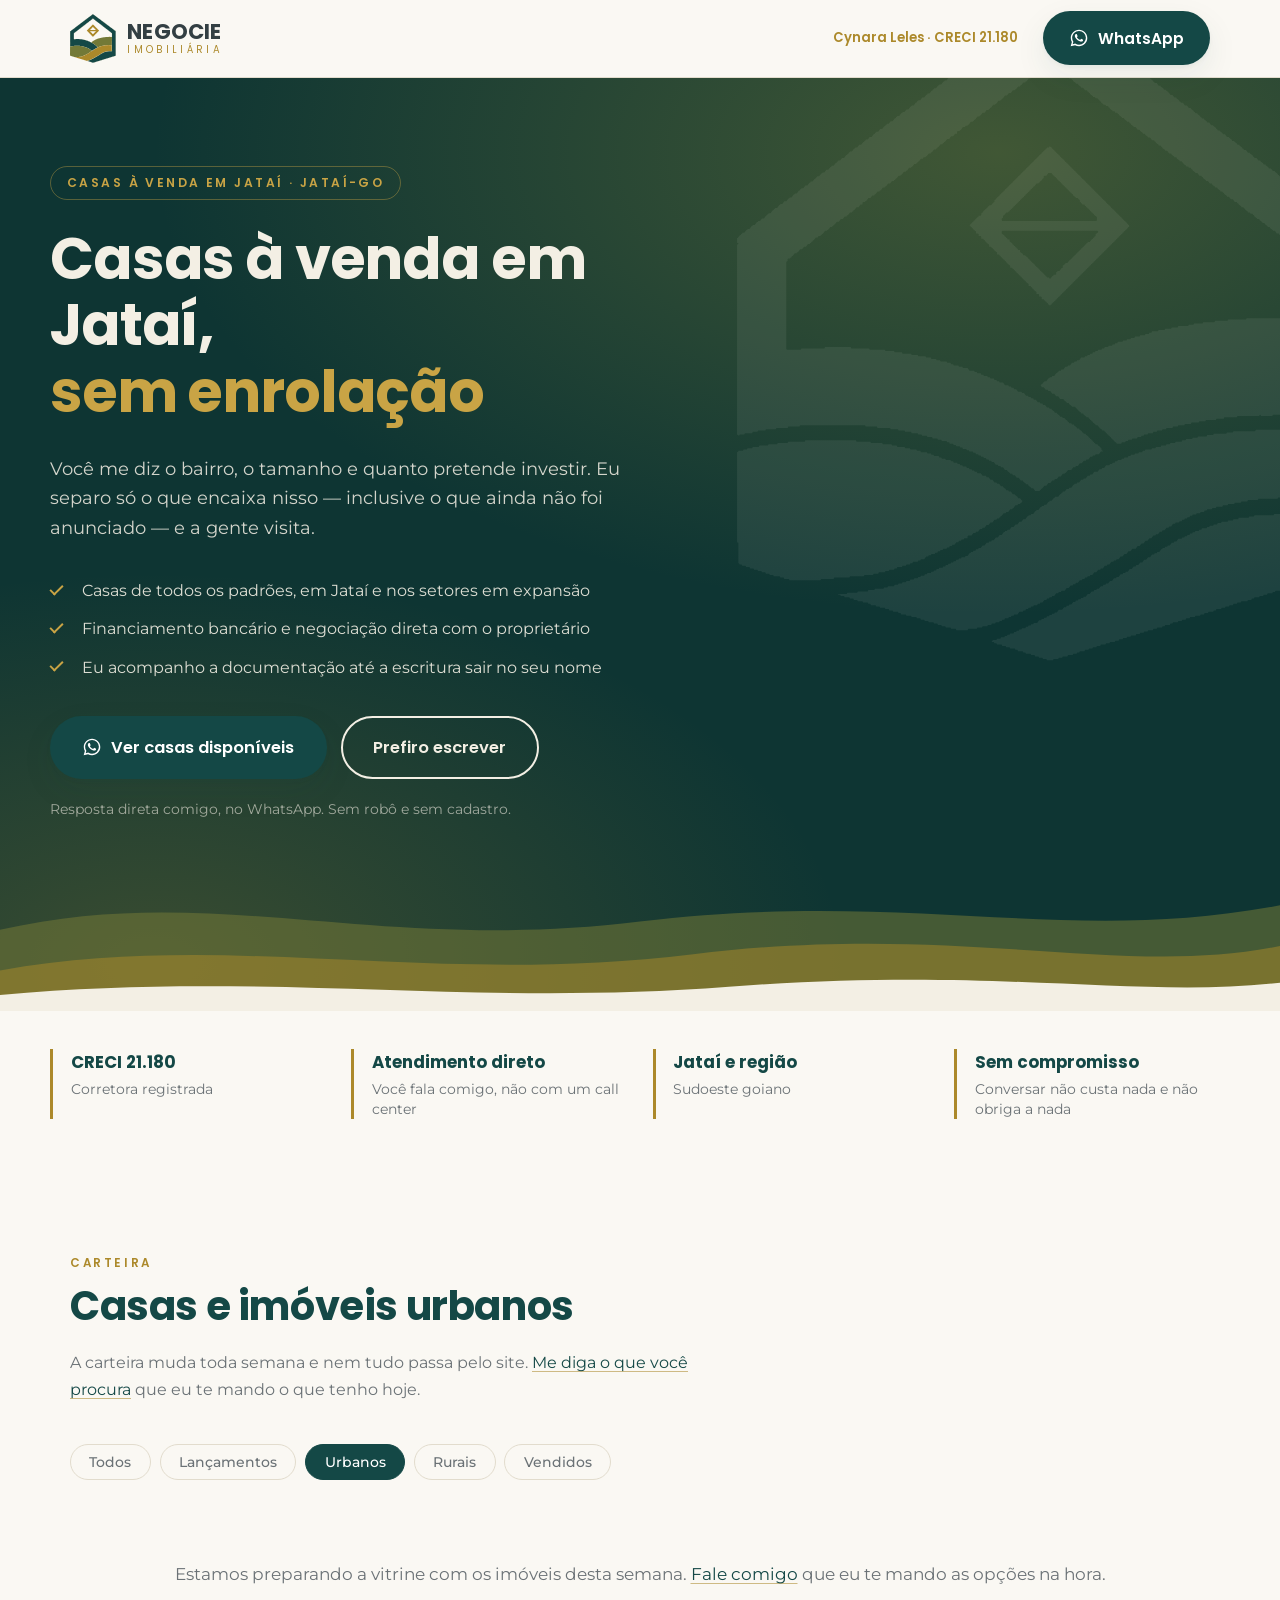
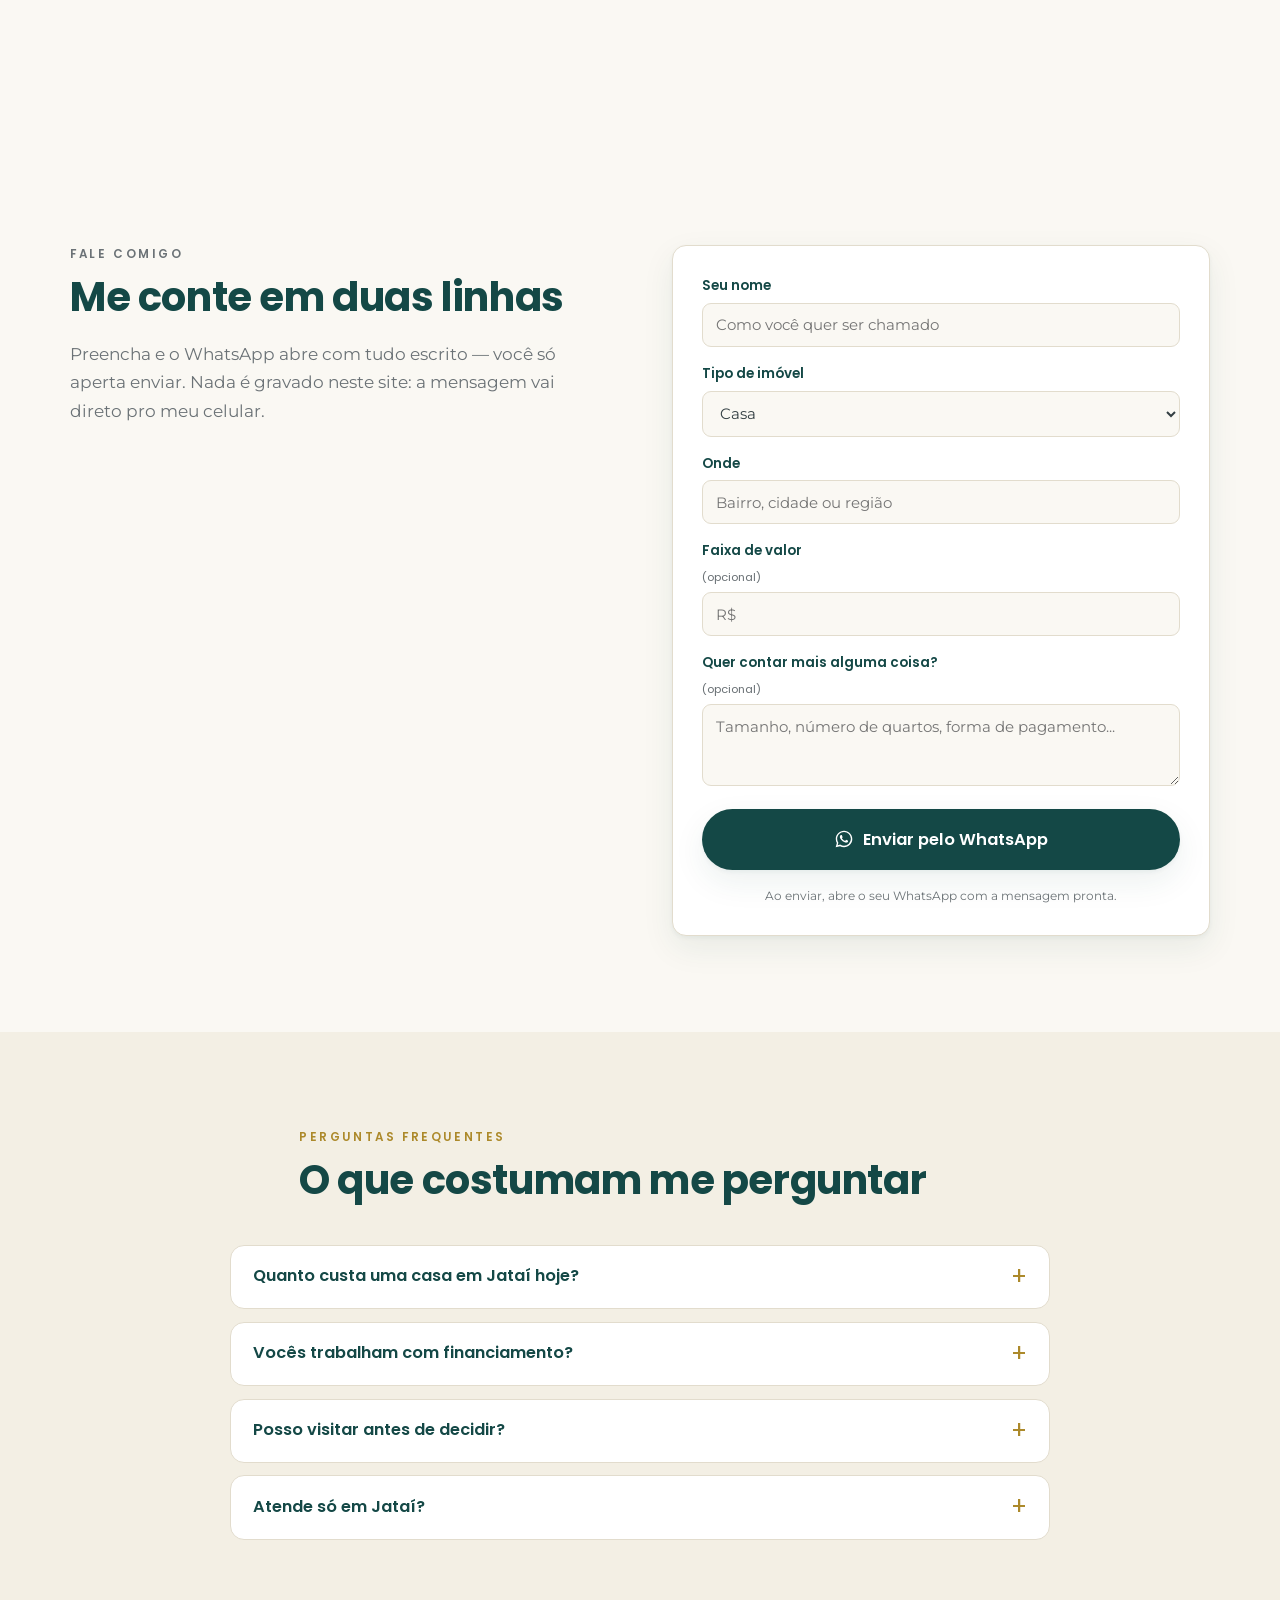
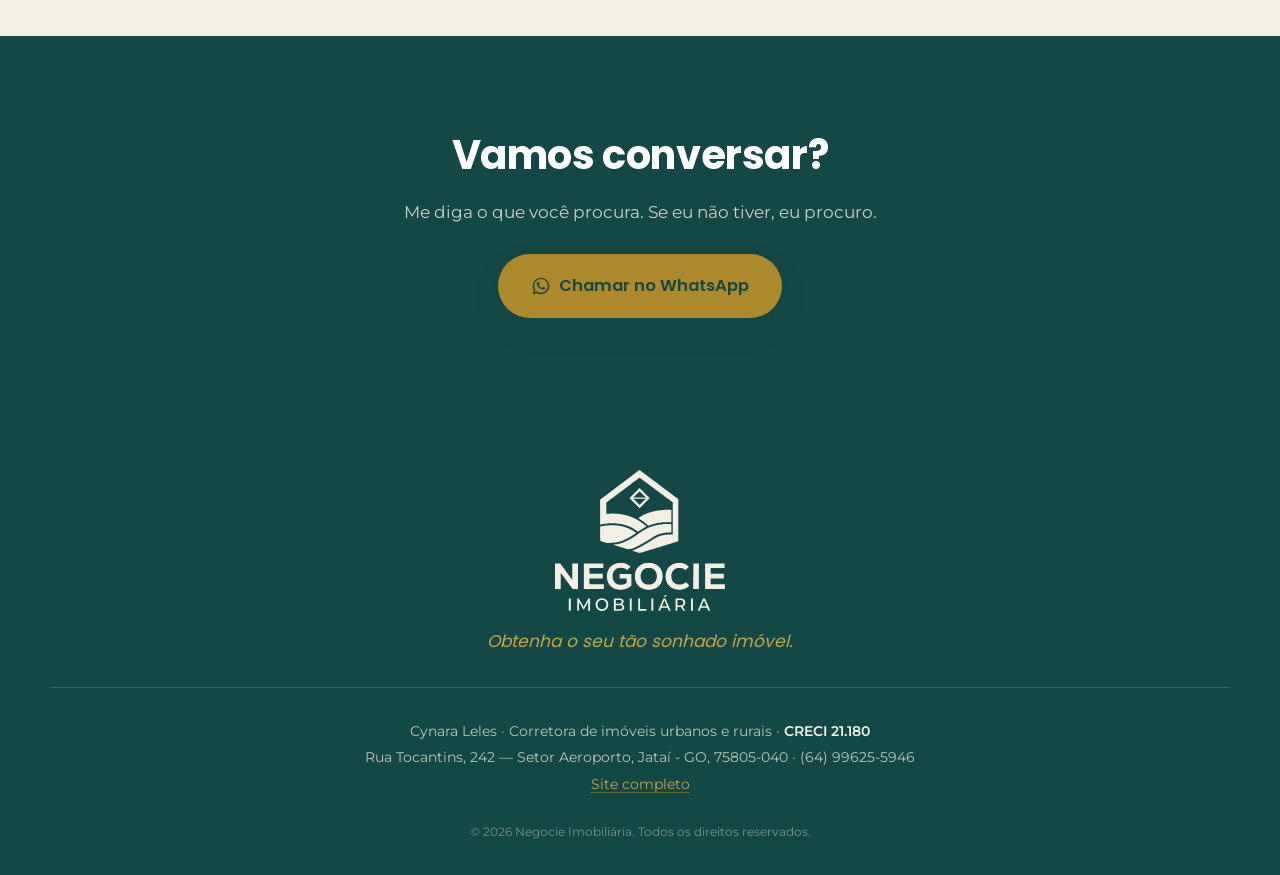
==== comprar-casa-jatai.html @ 38b78bbc "site da Negocie Imobiliaria no ar - vitrine vazia esperando a primeira remessa O site existia desde " ====
<!DOCTYPE html>
<html lang="pt-BR">
<head>
<meta charset="utf-8">
<meta name="viewport" content="width=device-width, initial-scale=1">

<title>Casas à venda em Jataí-GO | Negocie Imobiliária — CRECI 21.180</title>
<meta name="description" content="Casas à venda em Jataí com atendimento direto da corretora. Veja as opções disponíveis e fale no WhatsApp. CRECI 21.180.">
<link rel="canonical" href="https://negocieimobiliaria.com.br/comprar-casa-jatai.html">

<meta property="og:type" content="website">
<meta property="og:locale" content="pt_BR">
<meta property="og:title" content="Casas à venda em Jataí-GO | Negocie Imobiliária — CRECI 21.180">
<meta property="og:description" content="Casas à venda em Jataí com atendimento direto da corretora. Veja as opções disponíveis e fale no WhatsApp. CRECI 21.180.">
<meta property="og:image" content="https://negocieimobiliaria.com.br/img/marca/negocie_lockup.png">
<meta name="theme-color" content="#144846">

<link rel="icon" href="img/marca/favicon.svg" type="image/svg+xml">
<link rel="apple-touch-icon" href="img/marca/apple-touch-icon.png">

<!-- Fontes da marca servidas pelo próprio site: sem depender do Google para renderizar a identidade dela. Ver fontes/fontes.css. -->
<link rel="stylesheet" href="fontes/fontes.css">

<link rel="stylesheet" href="css/estilo.css">

<script type="application/ld+json">
{
  "@context": "https://schema.org",
  "@type": "FAQPage",
  "mainEntity": [
    {
      "@type": "Question",
      "name": "Quanto custa uma casa em Jataí hoje?",
      "acceptedAnswer": {
        "@type": "Answer",
        "text": "Depende muito do setor e do padrão. Em vez de chutar uma faixa que não serve pra você, me diga o quanto pretende investir e a região que prefere: eu te mando na hora o que existe dentro disso."
      }
    },
    {
      "@type": "Question",
      "name": "Vocês trabalham com financiamento?",
      "acceptedAnswer": {
        "@type": "Answer",
        "text": "Sim. Trabalho com financiamento bancário e também com imóveis em que o proprietário aceita parcelar direto. Te digo qual caminho cabe melhor no seu caso."
      }
    },
    {
      "@type": "Question",
      "name": "Posso visitar antes de decidir?",
      "acceptedAnswer": {
        "@type": "Answer",
        "text": "Sempre. A visita é parte do processo, e eu vou junto — é assim que aparecem as coisas que a foto não mostra."
      }
    },
    {
      "@type": "Question",
      "name": "Atende só em Jataí?",
      "acceptedAnswer": {
        "@type": "Answer",
        "text": "Jataí é a base, mas atendo a região do sudoeste goiano. Se o imóvel que você procura estiver fora, me fale mesmo assim."
      }
    }
  ]
}
</script>
</head>

<!-- data-pagina entra na mensagem do WhatsApp: a Cynara sabe de qual anúncio veio o contato -->
<body data-pagina="NG-CASAS">

<!-- Cabeçalho de landing: sem menu, de propósito. Uma ação possível, não sete. -->
<header class="cabecalho cabecalho--landing">
  <div class="faixa">
    <a class="marca" href="index.html" aria-label="Negocie Imobiliária">
      <img src="img/marca/negocie_marca.svg" alt="" class="marca__simbolo" width="60" height="64">
      <span class="marca__texto"><strong>NEGOCIE</strong><em>IMOBILIÁRIA</em></span>
    </a>
    <span class="cabecalho__creci">Cynara Leles · CRECI 21.180</span>
    <a class="botao botao--zap" data-zap="Olá, Cynara! Quero ver casas à venda em Jataí."><svg class="icone-zap" viewBox="0 0 24 24" aria-hidden="true"><path d="M12.04 2C6.58 2 2.13 6.45 2.13 11.91c0 1.75.46 3.46 1.32 4.96L2 22l5.25-1.38a9.9 9.9 0 0 0 4.79 1.22h.01c5.46 0 9.91-4.45 9.91-9.91S17.5 2 12.04 2zm0 18.02h-.01a8.2 8.2 0 0 1-4.19-1.15l-.3-.18-3.12.82.83-3.04-.2-.31a8.19 8.19 0 0 1-1.26-4.37c0-4.54 3.7-8.23 8.25-8.23a8.23 8.23 0 0 1 0 16.46zm4.52-6.16c-.25-.12-1.47-.72-1.69-.81-.23-.08-.39-.12-.56.13-.16.24-.64.8-.79.97-.14.16-.29.18-.54.06-.25-.12-1.05-.39-1.99-1.23-.74-.66-1.23-1.47-1.38-1.72-.14-.25-.01-.38.11-.5.11-.11.25-.29.37-.43.13-.15.17-.25.25-.41.08-.17.04-.31-.02-.43-.06-.12-.56-1.34-.76-1.84-.2-.48-.4-.42-.56-.43h-.48c-.16 0-.43.06-.65.31-.22.25-.85.83-.85 2.03s.87 2.35.99 2.51c.12.16 1.71 2.61 4.14 3.66.58.25 1.03.4 1.38.51.58.19 1.11.16 1.53.1.47-.07 1.47-.6 1.67-1.18.21-.58.21-1.07.15-1.18-.06-.11-.22-.17-.47-.29z"/></svg>WhatsApp</a>
  </div>
</header>

<main>

<section class="hero hero--landing">
  <div class="hero__conteudo">
    <p class="hero__selo">Casas à venda em Jataí · Jataí-GO</p>
    <h1>Casas à venda em Jataí,<br><span>sem enrolação</span></h1>
    <p class="hero__texto">Você me diz o bairro, o tamanho e quanto pretende investir. Eu separo só o que encaixa nisso — inclusive o que ainda não foi anunciado — e a gente visita.</p>
    <ul class="hero__bullets">
      <li>Casas de todos os padrões, em Jataí e nos setores em expansão</li>
      <li>Financiamento bancário e negociação direta com o proprietário</li>
      <li>Eu acompanho a documentação até a escritura sair no seu nome</li>
    </ul>
    <div class="hero__acoes">
      <a class="botao botao--zap botao--grande" data-zap="Olá, Cynara! Quero ver casas à venda em Jataí."><svg class="icone-zap" viewBox="0 0 24 24" aria-hidden="true"><path d="M12.04 2C6.58 2 2.13 6.45 2.13 11.91c0 1.75.46 3.46 1.32 4.96L2 22l5.25-1.38a9.9 9.9 0 0 0 4.79 1.22h.01c5.46 0 9.91-4.45 9.91-9.91S17.5 2 12.04 2zm0 18.02h-.01a8.2 8.2 0 0 1-4.19-1.15l-.3-.18-3.12.82.83-3.04-.2-.31a8.19 8.19 0 0 1-1.26-4.37c0-4.54 3.7-8.23 8.25-8.23a8.23 8.23 0 0 1 0 16.46zm4.52-6.16c-.25-.12-1.47-.72-1.69-.81-.23-.08-.39-.12-.56.13-.16.24-.64.8-.79.97-.14.16-.29.18-.54.06-.25-.12-1.05-.39-1.99-1.23-.74-.66-1.23-1.47-1.38-1.72-.14-.25-.01-.38.11-.5.11-.11.25-.29.37-.43.13-.15.17-.25.25-.41.08-.17.04-.31-.02-.43-.06-.12-.56-1.34-.76-1.84-.2-.48-.4-.42-.56-.43h-.48c-.16 0-.43.06-.65.31-.22.25-.85.83-.85 2.03s.87 2.35.99 2.51c.12.16 1.71 2.61 4.14 3.66.58.25 1.03.4 1.38.51.58.19 1.11.16 1.53.1.47-.07 1.47-.6 1.67-1.18.21-.58.21-1.07.15-1.18-.06-.11-.22-.17-.47-.29z"/></svg>Ver casas disponíveis</a>
      <a class="botao botao--vazado botao--grande" href="#fale">Prefiro escrever</a>
    </div>
    <p class="hero__miudo">Resposta direta comigo, no WhatsApp. Sem robô e sem cadastro.</p>
  </div>

  <svg class="hero__colinas" viewBox="0 0 1440 220" preserveAspectRatio="none" aria-hidden="true">
    <path fill="#737937" d="M0,120 C240,60 420,150 720,110 C1020,70 1200,140 1440,90 L1440,220 L0,220 Z"/>
    <path fill="#ac892a" d="M0,170 C260,120 480,190 780,150 C1080,110 1260,180 1440,140 L1440,220 L0,220 Z"/>
    <path fill="#f3efe4" d="M0,200 C300,170 520,215 820,190 C1120,165 1280,205 1440,185 L1440,220 L0,220 Z"/>
  </svg>
</section>

<section class="credenciais" aria-label="Credenciais">
  <ul>
    <li><strong>CRECI 21.180</strong><span>Corretora registrada</span></li>
    <li><strong>Atendimento direto</strong><span>Você fala comigo, não com um call center</span></li>
    <li><strong>Jataí e região</strong><span>Sudoeste goiano</span></li>
    <li><strong>Sem compromisso</strong><span>Conversar não custa nada e não obriga a nada</span></li>
  </ul>
</section>

<section class="secao" id="imoveis">
  <div class="secao__cabeca">
    <p class="olho">Carteira</p>
    <h2>Casas e imóveis urbanos</h2>
    <p class="secao__texto">
      A carteira muda toda semana e nem tudo passa pelo site.
      <a data-zap="Olá, Cynara! Quero ver casas à venda em Jataí.">Me diga o que você procura</a> que eu te mando o que tenho hoje.
    </p>
  </div>

  <div class="filtros" role="group" aria-label="Filtrar imóveis">
    <button class="filtro" data-filtro="todos">Todos</button>
    <button class="filtro" data-filtro="lancamento">Lançamentos</button>
    <button class="filtro" data-filtro="urbano">Urbanos</button>
    <button class="filtro" data-filtro="rural">Rurais</button>
    <button class="filtro" data-filtro="vendido">Vendidos</button>
  </div>

  <div class="grade" id="grade-imoveis" data-filtro-inicial="urbano" aria-live="polite"></div>

  <p class="grade__vazio" id="grade-vazio" hidden>
    Ainda não tenho nada publicado nesse filtro.
    <a data-zap="Olá, Cynara! Quero ver casas à venda em Jataí.">Fale comigo</a> — boa parte é negociada antes de ir pro site.
  </p>
</section>

<section class="secao" id="fale">
  <div class="anunciar">
    <div class="anunciar__texto">
      <p class="olho">Fale comigo</p>
      <h2>Me conte em duas linhas</h2>
      <p>
        Preencha e o WhatsApp abre com tudo escrito — você só aperta enviar.
        Nada é gravado neste site: a mensagem vai direto pro meu celular.
      </p>
    </div>

    <form class="formulario" id="form-anunciar">
      <label>Seu nome
        <input type="text" name="nome" required autocomplete="name" placeholder="Como você quer ser chamado">
      </label>
      <label>Tipo de imóvel
        <select name="tipo">
          <option>Casa</option>
          <option>Apartamento</option>
          <option>Lote / terreno</option>
          <option>Ponto comercial</option>
          <option>Chácara</option>
          <option>Fazenda / área rural</option>
          <option>Outro</option>
        </select>
      </label>
      <label>Onde
        <input type="text" name="local" required placeholder="Bairro, cidade ou região">
      </label>
      <label>Faixa de valor <small>(opcional)</small>
        <input type="text" name="valor" inputmode="numeric" placeholder="R$">
      </label>
      <label>Quer contar mais alguma coisa? <small>(opcional)</small>
        <textarea name="obs" rows="3" placeholder="Tamanho, número de quartos, forma de pagamento..."></textarea>
      </label>
      <button class="botao botao--zap botao--grande" type="submit"><svg class="icone-zap" viewBox="0 0 24 24" aria-hidden="true"><path d="M12.04 2C6.58 2 2.13 6.45 2.13 11.91c0 1.75.46 3.46 1.32 4.96L2 22l5.25-1.38a9.9 9.9 0 0 0 4.79 1.22h.01c5.46 0 9.91-4.45 9.91-9.91S17.5 2 12.04 2zm0 18.02h-.01a8.2 8.2 0 0 1-4.19-1.15l-.3-.18-3.12.82.83-3.04-.2-.31a8.19 8.19 0 0 1-1.26-4.37c0-4.54 3.7-8.23 8.25-8.23a8.23 8.23 0 0 1 0 16.46zm4.52-6.16c-.25-.12-1.47-.72-1.69-.81-.23-.08-.39-.12-.56.13-.16.24-.64.8-.79.97-.14.16-.29.18-.54.06-.25-.12-1.05-.39-1.99-1.23-.74-.66-1.23-1.47-1.38-1.72-.14-.25-.01-.38.11-.5.11-.11.25-.29.37-.43.13-.15.17-.25.25-.41.08-.17.04-.31-.02-.43-.06-.12-.56-1.34-.76-1.84-.2-.48-.4-.42-.56-.43h-.48c-.16 0-.43.06-.65.31-.22.25-.85.83-.85 2.03s.87 2.35.99 2.51c.12.16 1.71 2.61 4.14 3.66.58.25 1.03.4 1.38.51.58.19 1.11.16 1.53.1.47-.07 1.47-.6 1.67-1.18.21-.58.21-1.07.15-1.18-.06-.11-.22-.17-.47-.29z"/></svg>Enviar pelo WhatsApp</button>
      <p class="formulario__aviso">Ao enviar, abre o seu WhatsApp com a mensagem pronta.</p>
    </form>
  </div>
</section>

<section class="secao secao--creme">
  <div class="secao__cabeca">
    <p class="olho">Perguntas frequentes</p>
    <h2>O que costumam me perguntar</h2>
  </div>
  <div class="faq">
      <details class="faq__item">
        <summary>Quanto custa uma casa em Jataí hoje?</summary>
        <p>Depende muito do setor e do padrão. Em vez de chutar uma faixa que não serve pra você, me diga o quanto pretende investir e a região que prefere: eu te mando na hora o que existe dentro disso.</p>
      </details>
      <details class="faq__item">
        <summary>Vocês trabalham com financiamento?</summary>
        <p>Sim. Trabalho com financiamento bancário e também com imóveis em que o proprietário aceita parcelar direto. Te digo qual caminho cabe melhor no seu caso.</p>
      </details>
      <details class="faq__item">
        <summary>Posso visitar antes de decidir?</summary>
        <p>Sempre. A visita é parte do processo, e eu vou junto — é assim que aparecem as coisas que a foto não mostra.</p>
      </details>
      <details class="faq__item">
        <summary>Atende só em Jataí?</summary>
        <p>Jataí é a base, mas atendo a região do sudoeste goiano. Se o imóvel que você procura estiver fora, me fale mesmo assim.</p>
      </details>
  </div>
</section>

<section class="secao secao--verde chamada-final">
  <h2>Vamos conversar?</h2>
  <p>Me diga o que você procura. Se eu não tiver, eu procuro.</p>
  <a class="botao botao--zap botao--grande" data-zap="Olá, Cynara! Quero ver casas à venda em Jataí."><svg class="icone-zap" viewBox="0 0 24 24" aria-hidden="true"><path d="M12.04 2C6.58 2 2.13 6.45 2.13 11.91c0 1.75.46 3.46 1.32 4.96L2 22l5.25-1.38a9.9 9.9 0 0 0 4.79 1.22h.01c5.46 0 9.91-4.45 9.91-9.91S17.5 2 12.04 2zm0 18.02h-.01a8.2 8.2 0 0 1-4.19-1.15l-.3-.18-3.12.82.83-3.04-.2-.31a8.19 8.19 0 0 1-1.26-4.37c0-4.54 3.7-8.23 8.25-8.23a8.23 8.23 0 0 1 0 16.46zm4.52-6.16c-.25-.12-1.47-.72-1.69-.81-.23-.08-.39-.12-.56.13-.16.24-.64.8-.79.97-.14.16-.29.18-.54.06-.25-.12-1.05-.39-1.99-1.23-.74-.66-1.23-1.47-1.38-1.72-.14-.25-.01-.38.11-.5.11-.11.25-.29.37-.43.13-.15.17-.25.25-.41.08-.17.04-.31-.02-.43-.06-.12-.56-1.34-.76-1.84-.2-.48-.4-.42-.56-.43h-.48c-.16 0-.43.06-.65.31-.22.25-.85.83-.85 2.03s.87 2.35.99 2.51c.12.16 1.71 2.61 4.14 3.66.58.25 1.03.4 1.38.51.58.19 1.11.16 1.53.1.47-.07 1.47-.6 1.67-1.18.21-.58.21-1.07.15-1.18-.06-.11-.22-.17-.47-.29z"/></svg>Chamar no WhatsApp</a>
</section>

</main>

<footer class="rodape">
  <div class="rodape__topo">
    <span class="rodape__marca" role="img" aria-label="Negocie Imobiliária"></span>
    <p class="rodape__lema">Obtenha o seu tão sonhado imóvel.</p>
  </div>
  <div class="rodape__linha">
    <p>Cynara Leles · Corretora de imóveis urbanos e rurais · <strong>CRECI 21.180</strong></p>
    <p>Rua Tocantins, 242 — Setor Aeroporto, Jataí - GO, 75805-040 · (64) 99625-5946</p>
    <p><a href="index.html">Site completo</a></p>
  </div>
  <p class="rodape__miudo">© <span id="ano"></span> Negocie Imobiliária. Todos os direitos reservados.</p>
</footer>

<a class="zap-flutuante" data-zap="Olá, Cynara! Quero ver casas à venda em Jataí." aria-label="Falar no WhatsApp">
  <svg viewBox="0 0 24 24" aria-hidden="true"><path d="M12.04 2C6.58 2 2.13 6.45 2.13 11.91c0 1.75.46 3.46 1.32 4.96L2 22l5.25-1.38a9.9 9.9 0 0 0 4.79 1.22h.01c5.46 0 9.91-4.45 9.91-9.91S17.5 2 12.04 2zm0 18.02h-.01a8.2 8.2 0 0 1-4.19-1.15l-.3-.18-3.12.82.83-3.04-.2-.31a8.19 8.19 0 0 1-1.26-4.37c0-4.54 3.7-8.23 8.25-8.23a8.23 8.23 0 0 1 0 16.46zm4.52-6.16c-.25-.12-1.47-.72-1.69-.81-.23-.08-.39-.12-.56.13-.16.24-.64.8-.79.97-.14.16-.29.18-.54.06-.25-.12-1.05-.39-1.99-1.23-.74-.66-1.23-1.47-1.38-1.72-.14-.25-.01-.38.11-.5.11-.11.25-.29.37-.43.13-.15.17-.25.25-.41.08-.17.04-.31-.02-.43-.06-.12-.56-1.34-.76-1.84-.2-.48-.4-.42-.56-.43h-.48c-.16 0-.43.06-.65.31-.22.25-.85.83-.85 2.03s.87 2.35.99 2.51c.12.16 1.71 2.61 4.14 3.66.58.25 1.03.4 1.38.51.58.19 1.11.16 1.53.1.47-.07 1.47-.6 1.67-1.18.21-.58.21-1.07.15-1.18-.06-.11-.22-.17-.47-.29z"/></svg>
</a>

<script src="js/config.js"></script>
<script src="js/rastreio.js"></script>
<script src="js/imoveis.js"></script>
<script src="js/site.js"></script>
</body>
</html>
---- fontes/fontes.css ----
/* =============================================================================
   FONTES DA MARCA — Poppins e Montserrat, servidas pelo proprio site
   =============================================================================
   Baixadas do Google Fonts em 09/08/2026 e guardadas aqui de proposito.

   Por que nao usar o CDN do Google:
   - o site deixa de depender de um terceiro para renderizar a propria marca;
   - carrega mais rapido (uma conexao a menos) e funciona offline;
   - nao entrega o IP de cada visitante ao Google sem necessidade;
   - e a pre-visualizacao local e a copia de arquivo unico passam a mostrar a
     tipografia CERTA, em vez de cair calada numa fonte do sistema.

   Licenca: SIL Open Font License 1.1 — uso comercial e redistribuicao
   permitidos. Poppins: Indian Type Foundry / Jonny Pinhorn.
   Montserrat: Julieta Ulanovsky e colaboradores.

   Este arquivo e GERADO. Para atualizar, rode de novo o download e remonte.
   ========================================================================== */

/* cyrillic-ext */
@font-face {
  font-family: 'Montserrat';
  font-style: normal;
  font-weight: 400;
  font-display: swap;
  src: url('JTUSjIg1_i6t8kCHKm459WRhyzbi.woff2') format('woff2');
  unicode-range: U+0460-052F, U+1C80-1C8A, U+20B4, U+2DE0-2DFF, U+A640-A69F, U+FE2E-FE2F;
}

/* cyrillic */
@font-face {
  font-family: 'Montserrat';
  font-style: normal;
  font-weight: 400;
  font-display: swap;
  src: url('JTUSjIg1_i6t8kCHKm459W1hyzbi.woff2') format('woff2');
  unicode-range: U+0301, U+0400-045F, U+0490-0491, U+04B0-04B1, U+2116;
}

/* vietnamese */
@font-face {
  font-family: 'Montserrat';
  font-style: normal;
  font-weight: 400;
  font-display: swap;
  src: url('JTUSjIg1_i6t8kCHKm459WZhyzbi.woff2') format('woff2');
  unicode-range: U+0102-0103, U+0110-0111, U+0128-0129, U+0168-0169, U+01A0-01A1, U+01AF-01B0, U+0300-0301, U+0303-0304, U+0308-0309, U+0323, U+0329, U+1EA0-1EF9, U+20AB;
}

/* latin-ext */
@font-face {
  font-family: 'Montserrat';
  font-style: normal;
  font-weight: 400;
  font-display: swap;
  src: url('JTUSjIg1_i6t8kCHKm459Wdhyzbi.woff2') format('woff2');
  unicode-range: U+0100-02BA, U+02BD-02C5, U+02C7-02CC, U+02CE-02D7, U+02DD-02FF, U+0304, U+0308, U+0329, U+1D00-1DBF, U+1E00-1E9F, U+1EF2-1EFF, U+2020, U+20A0-20AB, U+20AD-20C0, U+2113, U+2C60-2C7F, U+A720-A7FF;
}

/* latin */
@font-face {
  font-family: 'Montserrat';
  font-style: normal;
  font-weight: 400;
  font-display: swap;
  src: url('JTUSjIg1_i6t8kCHKm459Wlhyw.woff2') format('woff2');
  unicode-range: U+0000-00FF, U+0131, U+0152-0153, U+02BB-02BC, U+02C6, U+02DA, U+02DC, U+0304, U+0308, U+0329, U+2000-206F, U+20AC, U+2122, U+2191, U+2193, U+2212, U+2215, U+FEFF, U+FFFD;
}

/* cyrillic-ext */
@font-face {
  font-family: 'Montserrat';
  font-style: normal;
  font-weight: 500;
  font-display: swap;
  src: url('JTUSjIg1_i6t8kCHKm459WRhyzbi.woff2') format('woff2');
  unicode-range: U+0460-052F, U+1C80-1C8A, U+20B4, U+2DE0-2DFF, U+A640-A69F, U+FE2E-FE2F;
}

/* cyrillic */
@font-face {
  font-family: 'Montserrat';
  font-style: normal;
  font-weight: 500;
  font-display: swap;
  src: url('JTUSjIg1_i6t8kCHKm459W1hyzbi.woff2') format('woff2');
  unicode-range: U+0301, U+0400-045F, U+0490-0491, U+04B0-04B1, U+2116;
}

/* vietnamese */
@font-face {
  font-family: 'Montserrat';
  font-style: normal;
  font-weight: 500;
  font-display: swap;
  src: url('JTUSjIg1_i6t8kCHKm459WZhyzbi.woff2') format('woff2');
  unicode-range: U+0102-0103, U+0110-0111, U+0128-0129, U+0168-0169, U+01A0-01A1, U+01AF-01B0, U+0300-0301, U+0303-0304, U+0308-0309, U+0323, U+0329, U+1EA0-1EF9, U+20AB;
}

/* latin-ext */
@font-face {
  font-family: 'Montserrat';
  font-style: normal;
  font-weight: 500;
  font-display: swap;
  src: url('JTUSjIg1_i6t8kCHKm459Wdhyzbi.woff2') format('woff2');
  unicode-range: U+0100-02BA, U+02BD-02C5, U+02C7-02CC, U+02CE-02D7, U+02DD-02FF, U+0304, U+0308, U+0329, U+1D00-1DBF, U+1E00-1E9F, U+1EF2-1EFF, U+2020, U+20A0-20AB, U+20AD-20C0, U+2113, U+2C60-2C7F, U+A720-A7FF;
}

/* latin */
@font-face {
  font-family: 'Montserrat';
  font-style: normal;
  font-weight: 500;
  font-display: swap;
  src: url('JTUSjIg1_i6t8kCHKm459Wlhyw.woff2') format('woff2');
  unicode-range: U+0000-00FF, U+0131, U+0152-0153, U+02BB-02BC, U+02C6, U+02DA, U+02DC, U+0304, U+0308, U+0329, U+2000-206F, U+20AC, U+2122, U+2191, U+2193, U+2212, U+2215, U+FEFF, U+FFFD;
}

/* cyrillic-ext */
@font-face {
  font-family: 'Montserrat';
  font-style: normal;
  font-weight: 600;
  font-display: swap;
  src: url('JTUSjIg1_i6t8kCHKm459WRhyzbi.woff2') format('woff2');
  unicode-range: U+0460-052F, U+1C80-1C8A, U+20B4, U+2DE0-2DFF, U+A640-A69F, U+FE2E-FE2F;
}

/* cyrillic */
@font-face {
  font-family: 'Montserrat';
  font-style: normal;
  font-weight: 600;
  font-display: swap;
  src: url('JTUSjIg1_i6t8kCHKm459W1hyzbi.woff2') format('woff2');
  unicode-range: U+0301, U+0400-045F, U+0490-0491, U+04B0-04B1, U+2116;
}

/* vietnamese */
@font-face {
  font-family: 'Montserrat';
  font-style: normal;
  font-weight: 600;
  font-display: swap;
  src: url('JTUSjIg1_i6t8kCHKm459WZhyzbi.woff2') format('woff2');
  unicode-range: U+0102-0103, U+0110-0111, U+0128-0129, U+0168-0169, U+01A0-01A1, U+01AF-01B0, U+0300-0301, U+0303-0304, U+0308-0309, U+0323, U+0329, U+1EA0-1EF9, U+20AB;
}

/* latin-ext */
@font-face {
  font-family: 'Montserrat';
  font-style: normal;
  font-weight: 600;
  font-display: swap;
  src: url('JTUSjIg1_i6t8kCHKm459Wdhyzbi.woff2') format('woff2');
  unicode-range: U+0100-02BA, U+02BD-02C5, U+02C7-02CC, U+02CE-02D7, U+02DD-02FF, U+0304, U+0308, U+0329, U+1D00-1DBF, U+1E00-1E9F, U+1EF2-1EFF, U+2020, U+20A0-20AB, U+20AD-20C0, U+2113, U+2C60-2C7F, U+A720-A7FF;
}

/* latin */
@font-face {
  font-family: 'Montserrat';
  font-style: normal;
  font-weight: 600;
  font-display: swap;
  src: url('JTUSjIg1_i6t8kCHKm459Wlhyw.woff2') format('woff2');
  unicode-range: U+0000-00FF, U+0131, U+0152-0153, U+02BB-02BC, U+02C6, U+02DA, U+02DC, U+0304, U+0308, U+0329, U+2000-206F, U+20AC, U+2122, U+2191, U+2193, U+2212, U+2215, U+FEFF, U+FFFD;
}

/* devanagari */
@font-face {
  font-family: 'Poppins';
  font-style: normal;
  font-weight: 400;
  font-display: swap;
  src: url('pxiEyp8kv8JHgFVrJJbecmNE.woff2') format('woff2');
  unicode-range: U+0900-097F, U+1CD0-1CF9, U+200C-200D, U+20A8, U+20B9, U+20F0, U+25CC, U+A830-A839, U+A8E0-A8FF, U+11B00-11B09;
}

/* latin-ext */
@font-face {
  font-family: 'Poppins';
  font-style: normal;
  font-weight: 400;
  font-display: swap;
  src: url('pxiEyp8kv8JHgFVrJJnecmNE.woff2') format('woff2');
  unicode-range: U+0100-02BA, U+02BD-02C5, U+02C7-02CC, U+02CE-02D7, U+02DD-02FF, U+0304, U+0308, U+0329, U+1D00-1DBF, U+1E00-1E9F, U+1EF2-1EFF, U+2020, U+20A0-20AB, U+20AD-20C0, U+2113, U+2C60-2C7F, U+A720-A7FF;
}

/* latin */
@font-face {
  font-family: 'Poppins';
  font-style: normal;
  font-weight: 400;
  font-display: swap;
  src: url('pxiEyp8kv8JHgFVrJJfecg.woff2') format('woff2');
  unicode-range: U+0000-00FF, U+0131, U+0152-0153, U+02BB-02BC, U+02C6, U+02DA, U+02DC, U+0304, U+0308, U+0329, U+2000-206F, U+20AC, U+2122, U+2191, U+2193, U+2212, U+2215, U+FEFF, U+FFFD;
}

/* devanagari */
@font-face {
  font-family: 'Poppins';
  font-style: normal;
  font-weight: 600;
  font-display: swap;
  src: url('pxiByp8kv8JHgFVrLEj6Z11lFc-K.woff2') format('woff2');
  unicode-range: U+0900-097F, U+1CD0-1CF9, U+200C-200D, U+20A8, U+20B9, U+20F0, U+25CC, U+A830-A839, U+A8E0-A8FF, U+11B00-11B09;
}

/* latin-ext */
@font-face {
  font-family: 'Poppins';
  font-style: normal;
  font-weight: 600;
  font-display: swap;
  src: url('pxiByp8kv8JHgFVrLEj6Z1JlFc-K.woff2') format('woff2');
  unicode-range: U+0100-02BA, U+02BD-02C5, U+02C7-02CC, U+02CE-02D7, U+02DD-02FF, U+0304, U+0308, U+0329, U+1D00-1DBF, U+1E00-1E9F, U+1EF2-1EFF, U+2020, U+20A0-20AB, U+20AD-20C0, U+2113, U+2C60-2C7F, U+A720-A7FF;
}

/* latin */
@font-face {
  font-family: 'Poppins';
  font-style: normal;
  font-weight: 600;
  font-display: swap;
  src: url('pxiByp8kv8JHgFVrLEj6Z1xlFQ.woff2') format('woff2');
  unicode-range: U+0000-00FF, U+0131, U+0152-0153, U+02BB-02BC, U+02C6, U+02DA, U+02DC, U+0304, U+0308, U+0329, U+2000-206F, U+20AC, U+2122, U+2191, U+2193, U+2212, U+2215, U+FEFF, U+FFFD;
}

/* devanagari */
@font-face {
  font-family: 'Poppins';
  font-style: normal;
  font-weight: 700;
  font-display: swap;
  src: url('pxiByp8kv8JHgFVrLCz7Z11lFc-K.woff2') format('woff2');
  unicode-range: U+0900-097F, U+1CD0-1CF9, U+200C-200D, U+20A8, U+20B9, U+20F0, U+25CC, U+A830-A839, U+A8E0-A8FF, U+11B00-11B09;
}

/* latin-ext */
@font-face {
  font-family: 'Poppins';
  font-style: normal;
  font-weight: 700;
  font-display: swap;
  src: url('pxiByp8kv8JHgFVrLCz7Z1JlFc-K.woff2') format('woff2');
  unicode-range: U+0100-02BA, U+02BD-02C5, U+02C7-02CC, U+02CE-02D7, U+02DD-02FF, U+0304, U+0308, U+0329, U+1D00-1DBF, U+1E00-1E9F, U+1EF2-1EFF, U+2020, U+20A0-20AB, U+20AD-20C0, U+2113, U+2C60-2C7F, U+A720-A7FF;
}

/* latin */
@font-face {
  font-family: 'Poppins';
  font-style: normal;
  font-weight: 700;
  font-display: swap;
  src: url('pxiByp8kv8JHgFVrLCz7Z1xlFQ.woff2') format('woff2');
  unicode-range: U+0000-00FF, U+0131, U+0152-0153, U+02BB-02BC, U+02C6, U+02DA, U+02DC, U+0304, U+0308, U+0329, U+2000-206F, U+20AC, U+2122, U+2191, U+2193, U+2212, U+2215, U+FEFF, U+FFFD;
}
---- css/estilo.css ----
/* =============================================================================
   NEGOCIE IMOBILIÁRIA — folha de estilo v1
   Cores e tipografia vêm do manual de marca (pasta Logo\, agosto/2026).
   Nada de cor solta: tudo sai das variáveis abaixo.
   ========================================================================== */

:root {
  /* Paleta oficial do manual */
  --verde-escuro: #144846;
  --verde-oliva:  #737937;
  --dourado:      #ac892a;
  --grafite:      #333f43;
  --creme:        #f3efe4;

  /* Derivadas — só clareamento/escurecimento das oficiais */
  --verde-fundo:  #0e3533;
  --creme-claro:  #faf8f3;
  --dourado-claro:#c9a445;
  --borda:        #e2dccd;
  --texto:        #333f43;
  --texto-suave:  #6b7276;
  --zap:          #25d366;

  --largura: 1180px;
  --raio: 14px;
  --sombra: 0 2px 4px rgba(20,72,70,.05), 0 12px 32px rgba(20,72,70,.08);
  --sombra-alta: 0 4px 8px rgba(20,72,70,.06), 0 20px 48px rgba(20,72,70,.14);
  --transicao: .22s cubic-bezier(.4,0,.2,1);

  --fonte-titulo: 'Poppins', 'Segoe UI', system-ui, -apple-system, sans-serif;
  --fonte-texto:  'Montserrat', 'Segoe UI', system-ui, -apple-system, sans-serif;
}

*, *::before, *::after { box-sizing: border-box; }

html { scroll-behavior: smooth; scroll-padding-top: 90px; }

body {
  margin: 0;
  background: var(--creme-claro);
  color: var(--texto);
  font-family: var(--fonte-texto);
  font-size: 17px;
  line-height: 1.65;
  -webkit-font-smoothing: antialiased;
}

h1, h2, h3 { font-family: var(--fonte-titulo); font-weight: 700; line-height: 1.15; margin: 0 0 .5em; }
h1 { font-size: clamp(2.1rem, 5.2vw, 3.6rem); letter-spacing: -.02em; }
h2 { font-size: clamp(1.7rem, 3.4vw, 2.5rem); letter-spacing: -.01em; color: var(--verde-escuro); }
h3 { font-size: 1.16rem; }
p  { margin: 0 0 1em; }
a  { color: var(--verde-escuro); text-decoration-color: rgba(172,137,42,.55); text-underline-offset: 3px; }
img, svg { max-width: 100%; }

.pular-para-conteudo {
  position: absolute; left: -9999px; top: 0; z-index: 200;
  background: var(--verde-escuro); color: #fff; padding: .8rem 1.2rem; border-radius: 0 0 8px 0;
}
.pular-para-conteudo:focus { left: 0; }

/* ------------------------------------------------------------------ BOTÕES */
.botao {
  display: inline-flex; align-items: center; gap: .55rem;
  padding: .78rem 1.5rem; border: 2px solid transparent; border-radius: 999px;
  font-family: var(--fonte-titulo); font-weight: 600; font-size: .96rem;
  text-decoration: none; cursor: pointer; white-space: nowrap;
  transition: transform var(--transicao), box-shadow var(--transicao), background var(--transicao);
}
.botao:hover { transform: translateY(-2px); }
.botao--grande { padding: 1rem 1.9rem; font-size: 1.03rem; }

.botao--zap { background: var(--verde-escuro); color: #fff; box-shadow: var(--sombra); }
.botao--zap:hover { background: #1a5b58; box-shadow: var(--sombra-alta); }

.botao--vazado { border-color: currentColor; color: var(--creme); background: transparent; }
.botao--vazado:hover { background: rgba(243,239,228,.12); }

.icone-zap { width: 20px; height: 20px; fill: currentColor; flex: none; }

/* --------------------------------------------------------------- CABEÇALHO */
.cabecalho {
  position: sticky; top: 0; z-index: 100;
  background: rgba(250,248,243,.92);
  backdrop-filter: saturate(180%) blur(12px);
  border-bottom: 1px solid var(--borda);
}
.faixa {
  max-width: var(--largura); margin: 0 auto; padding: .7rem 1.25rem;
  display: flex; align-items: center; gap: 1.5rem;
}
.marca { display: flex; align-items: center; gap: .7rem; text-decoration: none; margin-right: auto; }
.marca__simbolo { width: 46px; height: auto; display: block; }
.marca__texto { display: flex; flex-direction: column; line-height: 1; font-family: var(--fonte-titulo); }
.marca__texto strong { font-size: 1.32rem; font-weight: 700; letter-spacing: .01em; color: var(--grafite); }
.marca__texto em {
  font-style: normal; font-size: .615rem; font-weight: 500;
  letter-spacing: .34em; color: var(--dourado); margin-top: 3px;
}

.navegacao { display: flex; gap: 1.6rem; }
.navegacao a {
  font-size: .93rem; font-weight: 500; text-decoration: none; color: var(--texto);
  position: relative; padding: .25rem 0;
}
.navegacao a::after {
  content: ''; position: absolute; left: 0; right: 100%; bottom: 0; height: 2px;
  background: var(--dourado); transition: right var(--transicao);
}
.navegacao a:hover::after { right: 0; }

.menu-botao {
  display: none; flex-direction: column; gap: 5px; background: none; border: 0;
  padding: .5rem; cursor: pointer;
}
.menu-botao span { width: 24px; height: 2px; background: var(--verde-escuro); border-radius: 2px; transition: var(--transicao); }
.menu-botao[aria-expanded="true"] span:nth-child(1) { transform: translateY(7px) rotate(45deg); }
.menu-botao[aria-expanded="true"] span:nth-child(2) { opacity: 0; }
.menu-botao[aria-expanded="true"] span:nth-child(3) { transform: translateY(-7px) rotate(-45deg); }

/* -------------------------------------------------------------------- HERO */
.hero {
  position: relative; overflow: hidden;
  background:
    radial-gradient(120% 90% at 78% 8%, rgba(115,121,55,.5) 0%, transparent 55%),
    radial-gradient(90% 70% at 12% 95%, rgba(172,137,42,.28) 0%, transparent 60%),
    var(--verde-fundo);
  color: var(--creme);
  padding: clamp(4rem, 11vw, 7.5rem) 1.25rem clamp(8rem, 15vw, 11rem);
}
/* Marca d'água do símbolo, como no papel timbrado do manual.

   Por que usamos o arquivo _creme.svg e não uma máscara colorida pelo CSS:
   duas armadilhas medidas em 09/08/2026.
   1) SVG com fill="currentColor" só obedece o CSS quando entra INLINE no HTML.
      Carregado por <img> ou background-image, ele ignora a página e cai no
      preto — foi o defeito que apareceu no rodapé no primeiro print.
   2) A saída óbvia (mask-image + background-color) é pior: máscara com SVG
      externo NÃO carrega em file://, porque cada arquivo local é uma origem
      opaca. Funcionaria no servidor e falharia calada na pré-visualização.
   Por isso a cor vai gravada dentro do arquivo, em variantes geradas pelo
   01_marca\00_extrair_logo_v1.py. Funciona nos dois mundos. */
.hero::before {
  content: ''; position: absolute; top: -8%; right: -6%; width: min(58vw, 620px); aspect-ratio: 472/501;
  background: url('../img/marca/negocie_simbolo_creme.svg') center/contain no-repeat;
  opacity: .07; pointer-events: none;
}
.hero__conteudo { position: relative; max-width: var(--largura); margin: 0 auto; }
.hero__selo {
  display: inline-block; font-family: var(--fonte-titulo); font-size: .76rem; font-weight: 600;
  letter-spacing: .2em; text-transform: uppercase; color: var(--dourado-claro);
  border: 1px solid rgba(201,164,69,.4); border-radius: 999px; padding: .4rem 1rem; margin-bottom: 1.6rem;
}
.hero h1 { max-width: 16ch; }
.hero h1 span { color: var(--dourado-claro); }
.hero__texto { max-width: 52ch; font-size: 1.12rem; color: rgba(243,239,228,.86); margin-bottom: 2.2rem; }
.hero__texto strong { color: var(--creme); font-weight: 600; }
.hero__acoes { display: flex; flex-wrap: wrap; gap: .9rem; }

.hero__colinas { position: absolute; left: 0; right: 0; bottom: -1px; width: 100%; height: clamp(90px, 14vw, 190px); display: block; }
.hero__colinas path:first-child { opacity: .55; }
.hero__colinas path:nth-child(2) { opacity: .5; }

/* ------------------------------------------------------------- CREDENCIAIS */
.credenciais { background: var(--creme-claro); padding: 0 1.25rem; }
.credenciais ul {
  max-width: var(--largura); margin: 0 auto; padding: 2.4rem 0; list-style: none;
  display: grid; grid-template-columns: repeat(auto-fit, minmax(190px, 1fr)); gap: 1.6rem;
}
.credenciais li {
  display: flex; flex-direction: column; gap: .15rem;
  padding-left: 1.1rem; border-left: 3px solid var(--dourado);
}
.credenciais strong { font-family: var(--fonte-titulo); font-size: 1.05rem; color: var(--verde-escuro); }
.credenciais span { font-size: .87rem; color: var(--texto-suave); line-height: 1.45; }

/* ------------------------------------------------------------------ SEÇÕES */
.secao { max-width: var(--largura); margin: 0 auto; padding: clamp(3.5rem, 8vw, 6rem) 1.25rem; }
.secao--creme { max-width: none; background: var(--creme); }
.secao--creme > * { max-width: var(--largura); margin-left: auto; margin-right: auto; }
.secao--verde { max-width: none; background: var(--verde-escuro); color: var(--creme); }
.secao--verde h2 { color: #fff; }
.secao--verde > * { max-width: var(--largura); margin-left: auto; margin-right: auto; }

.secao__cabeca { margin-bottom: 2.6rem; max-width: 62ch; }
.olho {
  font-family: var(--fonte-titulo); font-size: .74rem; font-weight: 600;
  letter-spacing: .22em; text-transform: uppercase; color: var(--dourado); margin-bottom: .6rem;
}
.secao__texto { color: var(--texto-suave); font-size: 1.02rem; }
.secao--verde .secao__texto { color: rgba(243,239,228,.8); }

/* ----------------------------------------------------------------- FILTROS */
.filtros { display: flex; flex-wrap: wrap; gap: .55rem; margin-bottom: 2rem; }
.filtro {
  background: transparent; border: 1.5px solid var(--borda); border-radius: 999px;
  padding: .5rem 1.15rem; font-family: var(--fonte-texto); font-size: .9rem; font-weight: 500;
  color: var(--texto-suave); cursor: pointer; transition: var(--transicao);
}
.filtro:hover { border-color: var(--dourado); color: var(--verde-escuro); }
.filtro--ativo { background: var(--verde-escuro); border-color: var(--verde-escuro); color: #fff; }

/* -------------------------------------------------- GRADE DE IMÓVEIS */
.grade { display: grid; grid-template-columns: repeat(auto-fill, minmax(310px, 1fr)); gap: 1.8rem; }
.grade__vazio { text-align: center; color: var(--texto-suave); padding: 3rem 1rem; }

.card {
  background: #fff; border: 1px solid var(--borda); border-radius: var(--raio);
  overflow: hidden; display: flex; flex-direction: column;
  box-shadow: var(--sombra); transition: transform var(--transicao), box-shadow var(--transicao);
}
.card:hover { transform: translateY(-4px); box-shadow: var(--sombra-alta); }
.card--vendido { opacity: .82; }

.card__foto { position: relative; aspect-ratio: 4/3; overflow: hidden; background: var(--creme); }
/* só a FOTO ocupa o quadro; o selo tem tamanho próprio (ver .card__selo) */
.card__foto > img.card__imagem { width: 100%; height: 100%; object-fit: cover; display: block; }

/* Sem foto: paisagem da marca, em vez de um retângulo cinza */
.card__foto--marca {
  background:
    linear-gradient(180deg, #1a5b58 0%, var(--verde-escuro) 55%, var(--verde-oliva) 100%);
  display: flex; align-items: center; justify-content: center;
}
.card__foto--marca::after {
  content: ''; position: absolute; inset: 0; opacity: .3;
  background: url('../img/marca/negocie_simbolo_creme.svg') center/34% no-repeat;
}
.card__foto--marca .card__semfoto {
  position: absolute; bottom: .7rem; left: 0; right: 0; text-align: center;
  font-size: .72rem; letter-spacing: .16em; text-transform: uppercase; color: rgba(243,239,228,.6);
}

.card__selo {
  position: absolute; top: .8rem; left: .8rem; z-index: 2;
  width: 58px; height: 58px; object-fit: contain;
  filter: drop-shadow(0 3px 8px rgba(0,0,0,.28));
}
.card__exemplo {
  position: absolute; top: .95rem; right: .8rem; background: var(--grafite); color: #fff;
  font-family: var(--fonte-titulo); font-size: .64rem; font-weight: 700; letter-spacing: .16em;
  padding: .28rem .6rem; border-radius: 4px;
}

.card__corpo { padding: 1.3rem 1.4rem 1.5rem; display: flex; flex-direction: column; flex: 1; }
.card__codigo { font-size: .72rem; letter-spacing: .14em; text-transform: uppercase; color: var(--dourado); font-weight: 600; }
.card__titulo { font-size: 1.15rem; margin: .35rem 0 .3rem; color: var(--verde-escuro); }
.card__local { font-size: .89rem; color: var(--texto-suave); margin-bottom: .9rem; }
.card__preco { font-family: var(--fonte-titulo); font-size: 1.42rem; font-weight: 700; color: var(--grafite); margin-bottom: .9rem; }
.card__preco small { font-size: .78rem; font-weight: 500; color: var(--texto-suave); display: block; letter-spacing: .04em; }

.card__atributos { list-style: none; margin: 0 0 1.2rem; padding: .85rem 0 0; border-top: 1px solid var(--borda);
  display: flex; flex-wrap: wrap; gap: .35rem 1.1rem; font-size: .85rem; color: var(--texto-suave); }
.card__atributos li strong { color: var(--texto); font-weight: 600; }

.card__acao { margin-top: auto; }
.card .botao { width: 100%; justify-content: center; }

/* ---------------------------------------------------------------- SERVIÇOS */
.servicos { display: grid; grid-template-columns: repeat(auto-fit, minmax(230px, 1fr)); gap: 1.6rem; }
.servico { background: #fff; border: 1px solid var(--borda); border-radius: var(--raio); padding: 1.8rem 1.5rem; }
.servico img { margin-bottom: 1rem; }
.servico h3 { color: var(--verde-escuro); }
.servico p { font-size: .92rem; color: var(--texto-suave); margin: 0; }

/* ------------------------------------------------------------------- SOBRE */
.sobre { display: grid; grid-template-columns: 1.25fr .85fr; gap: clamp(2rem, 6vw, 4.5rem); align-items: center; }
.sobre__texto p { color: var(--texto-suave); }
.sobre__texto .assinatura {
  font-family: var(--fonte-titulo); font-weight: 600; color: var(--dourado);
  font-size: .92rem; letter-spacing: .02em; margin-bottom: 1.6rem;
}
.sobre__texto strong { color: var(--texto); }
.sobre__texto .botao { margin-top: .6rem; }

.sobre__retrato {
  position: relative; aspect-ratio: 4/5; border-radius: var(--raio); overflow: hidden;
  background: linear-gradient(160deg, var(--verde-escuro), var(--verde-oliva));
  display: flex; align-items: center; justify-content: center;
}
.sobre__retrato img.sobre__foto { width: 100%; height: 100%; object-fit: cover; }
.sobre__marca {
  width: 46%; aspect-ratio: 472/501; opacity: .92;
  background: url('../img/marca/negocie_simbolo_creme.svg') center/contain no-repeat;
}
.sobre__legenda {
  position: absolute; bottom: 1.2rem; left: 1.4rem; margin: 0;
  font-size: .72rem; letter-spacing: .18em; text-transform: uppercase; color: rgba(243,239,228,.75); line-height: 1.4;
}
.sobre__legenda strong { font-family: var(--fonte-titulo); font-size: 1.15rem; letter-spacing: .04em; color: #fff; }

/* ------------------------------------------------------------------ PASSOS */
.passos { list-style: none; margin: 0; padding: 0; display: grid; grid-template-columns: repeat(auto-fit, minmax(240px, 1fr)); gap: 2rem; }
.passos li { position: relative; padding-top: .4rem; }
.passos span {
  display: flex; align-items: center; justify-content: center;
  width: 44px; height: 44px; border-radius: 50%; margin-bottom: 1rem;
  background: var(--dourado); color: var(--verde-escuro);
  font-family: var(--fonte-titulo); font-weight: 700; font-size: 1.15rem;
}
.passos h3 { color: #fff; }
.passos p { color: rgba(243,239,228,.78); font-size: .93rem; margin: 0; }

/* ---------------------------------------------------------------- ANUNCIAR */
.anunciar { display: grid; grid-template-columns: 1fr 1fr; gap: clamp(2rem, 5vw, 4rem); align-items: start; }
.anunciar__texto p { color: var(--texto-suave); }
.anunciar__lista { list-style: none; padding: 0; margin: 1.4rem 0 0; }
.anunciar__lista li { position: relative; padding-left: 1.9rem; margin-bottom: .7rem; font-size: .94rem; color: var(--texto); }
.anunciar__lista li::before {
  content: ''; position: absolute; left: 0; top: .42em; width: 12px; height: 7px;
  border-left: 2.5px solid var(--dourado); border-bottom: 2.5px solid var(--dourado); transform: rotate(-45deg);
}

.formulario {
  background: #fff; border: 1px solid var(--borda); border-radius: var(--raio);
  padding: 1.8rem; box-shadow: var(--sombra); display: flex; flex-direction: column; gap: 1rem;
}
.formulario label {
  display: flex; flex-direction: column; gap: .35rem;
  font-family: var(--fonte-titulo); font-size: .84rem; font-weight: 600; color: var(--verde-escuro);
}
.formulario small { font-weight: 400; color: var(--texto-suave); }
.formulario input, .formulario select, .formulario textarea {
  font-family: var(--fonte-texto); font-size: .96rem; color: var(--texto);
  padding: .72rem .85rem; border: 1.5px solid var(--borda); border-radius: 9px;
  background: var(--creme-claro); transition: var(--transicao); width: 100%;
}
.formulario input:focus, .formulario select:focus, .formulario textarea:focus {
  outline: none; border-color: var(--dourado); background: #fff;
  box-shadow: 0 0 0 3px rgba(172,137,42,.15);
}
.formulario textarea { resize: vertical; }
.formulario .botao { justify-content: center; margin-top: .4rem; }
.formulario__aviso { font-size: .78rem; color: var(--texto-suave); text-align: center; margin: 0; }

/* ---------------------------------------------------------------- CONTATOS */
.contatos { display: grid; grid-template-columns: repeat(auto-fit, minmax(250px, 1fr)); gap: 1.3rem; }
.contato {
  display: flex; flex-direction: column; gap: .3rem; text-decoration: none; cursor: pointer;
  background: #fff; border: 1px solid var(--borda); border-radius: var(--raio);
  padding: 1.5rem 1.4rem; transition: var(--transicao);
}
.contato:hover { border-color: var(--dourado); transform: translateY(-3px); box-shadow: var(--sombra); }
.contato__rotulo { font-size: .74rem; letter-spacing: .16em; text-transform: uppercase; color: var(--dourado); font-weight: 600; }
.contato strong { font-family: var(--fonte-titulo); font-size: 1.02rem; color: var(--verde-escuro); line-height: 1.4; }
.contato__acao { font-size: .85rem; color: var(--texto-suave); margin-top: .5rem; }

/* ------------------------------------------------------------------ RODAPÉ */
.rodape { background: var(--verde-escuro); color: rgba(243,239,228,.75); padding: 3.5rem 1.25rem 2rem; text-align: center; }
.rodape__topo { max-width: var(--largura); margin: 0 auto 2rem; }
.rodape__marca {
  display: block; width: 170px; aspect-ratio: 1025/850; margin: 0 auto;
  background: url('../img/marca/negocie_lockup_creme.svg') center/contain no-repeat;
}
.rodape__lema { font-family: var(--fonte-titulo); font-style: italic; color: var(--dourado-claro); margin-top: 1rem; }
.rodape__linha { max-width: var(--largura); margin: 0 auto; padding-top: 1.8rem; border-top: 1px solid rgba(243,239,228,.15); font-size: .89rem; }
.rodape__linha strong { color: var(--creme); }
.rodape__linha p { margin: .2rem 0; }
.rodape__miudo { font-size: .78rem; color: rgba(243,239,228,.45); margin: 1.6rem 0 0; }

/* -------------------------------------------------------- ZAP FLUTUANTE */
.zap-flutuante {
  position: fixed; right: 1.1rem; bottom: 1.1rem; z-index: 90;
  width: 56px; height: 56px; border-radius: 50%; background: var(--zap); color: #fff;
  display: none; align-items: center; justify-content: center; cursor: pointer;
  box-shadow: 0 6px 20px rgba(37,211,102,.4);
}
.zap-flutuante svg { width: 30px; height: 30px; fill: currentColor; }

/* ------------------------------------------------------------ RESPONSIVO */
@media (max-width: 900px) {
  .sobre, .anunciar { grid-template-columns: 1fr; }
  .sobre__retrato { max-width: 360px; }
}

@media (max-width: 780px) {
  .cabecalho__zap { display: none; }
  .menu-botao { display: flex; }
  .navegacao {
    position: absolute; top: 100%; left: 0; right: 0; flex-direction: column; gap: 0;
    background: var(--creme-claro); border-bottom: 1px solid var(--borda);
    padding: .5rem 1.25rem 1.2rem; display: none;
  }
  .navegacao[data-aberto="sim"] { display: flex; }
  .navegacao a { padding: .85rem 0; border-bottom: 1px solid var(--borda); font-size: 1rem; }
  .navegacao a::after { display: none; }
  .zap-flutuante { display: flex; }
  .rodape { padding-bottom: 5.5rem; }
}

@media (prefers-reduced-motion: reduce) {
  html { scroll-behavior: auto; }
  *, *::before, *::after { transition-duration: .01ms !important; animation-duration: .01ms !important; }
}

/* Imprimir: sem fundo escuro, sem botão flutuante */
@media print {
  .cabecalho, .zap-flutuante, .filtros, .formulario { display: none; }
  body { background: #fff; }
  .hero, .secao--verde, .rodape { background: #fff !important; color: #000 !important; }
}

/* =============================================================================
   PÁGINAS DE DESTINO DO GOOGLE ADS (geradas por 01_gerar_landings_v1.py)

   Diferença de propósito em relação à home: a home apresenta o negócio, a
   landing responde a UMA busca. Por isso ela não tem menu — quem chegou por
   "fazenda à venda em jataí" precisa de uma ação possível, não de sete saídas.
   ========================================================================== */

.cabecalho--landing .faixa { gap: 1rem; }
.cabecalho__creci {
  margin-left: auto; margin-right: .6rem;
  font-family: var(--fonte-titulo); font-size: .82rem; font-weight: 600; color: var(--dourado);
}

.hero--landing { padding-top: clamp(3rem, 8vw, 5.5rem); }
.hero--landing h1 { max-width: 18ch; }

.hero__bullets { list-style: none; padding: 0; margin: 0 0 2.2rem; max-width: 54ch; }
.hero__bullets li {
  position: relative; padding-left: 2rem; margin-bottom: .7rem;
  color: rgba(243,239,228,.9); font-size: 1.02rem;
}
.hero__bullets li::before {
  content: ''; position: absolute; left: 0; top: .45em; width: 13px; height: 7px;
  border-left: 2.5px solid var(--dourado-claro); border-bottom: 2.5px solid var(--dourado-claro);
  transform: rotate(-45deg);
}

.hero__miudo { margin-top: 1.2rem; font-size: .86rem; color: rgba(243,239,228,.6); }

/* ------------------------------------------------------------------- FAQ
   Não é enfeite: conteúdo em texto é o que o Google lê para julgar se a página
   responde à busca — e é onde a objeção morre antes de custar um clique. */
.faq { display: grid; gap: .8rem; max-width: 820px; }
.faq__item {
  background: #fff; border: 1px solid var(--borda); border-radius: var(--raio);
  padding: 1.1rem 1.4rem; transition: var(--transicao);
}
.faq__item[open] { border-color: var(--dourado); box-shadow: var(--sombra); }
.faq__item summary {
  cursor: pointer; list-style: none; font-family: var(--fonte-titulo);
  font-weight: 600; font-size: 1.02rem; color: var(--verde-escuro);
  display: flex; justify-content: space-between; align-items: center; gap: 1rem;
}
.faq__item summary::-webkit-details-marker { display: none; }
.faq__item summary::after {
  content: '+'; font-size: 1.5rem; font-weight: 400; color: var(--dourado);
  line-height: 1; flex: none; transition: transform var(--transicao);
}
.faq__item[open] summary::after { transform: rotate(45deg); }
.faq__item p { margin: .9rem 0 0; color: var(--texto-suave); font-size: .96rem; }

/* -------------------------------------------------------- CHAMADA FINAL */
.chamada-final { text-align: center; }
.chamada-final h2 { color: #fff; }
.chamada-final p { color: rgba(243,239,228,.82); margin-bottom: 1.8rem; }
.chamada-final .botao--zap { background: var(--dourado); color: var(--verde-escuro); }
.chamada-final .botao--zap:hover { background: var(--dourado-claro); }

.rodape__linha a { color: var(--dourado-claro); }

@media (max-width: 780px) {
  .cabecalho__creci { display: none; }
  .cabecalho--landing .botao--zap { display: inline-flex; margin-left: auto; }
}
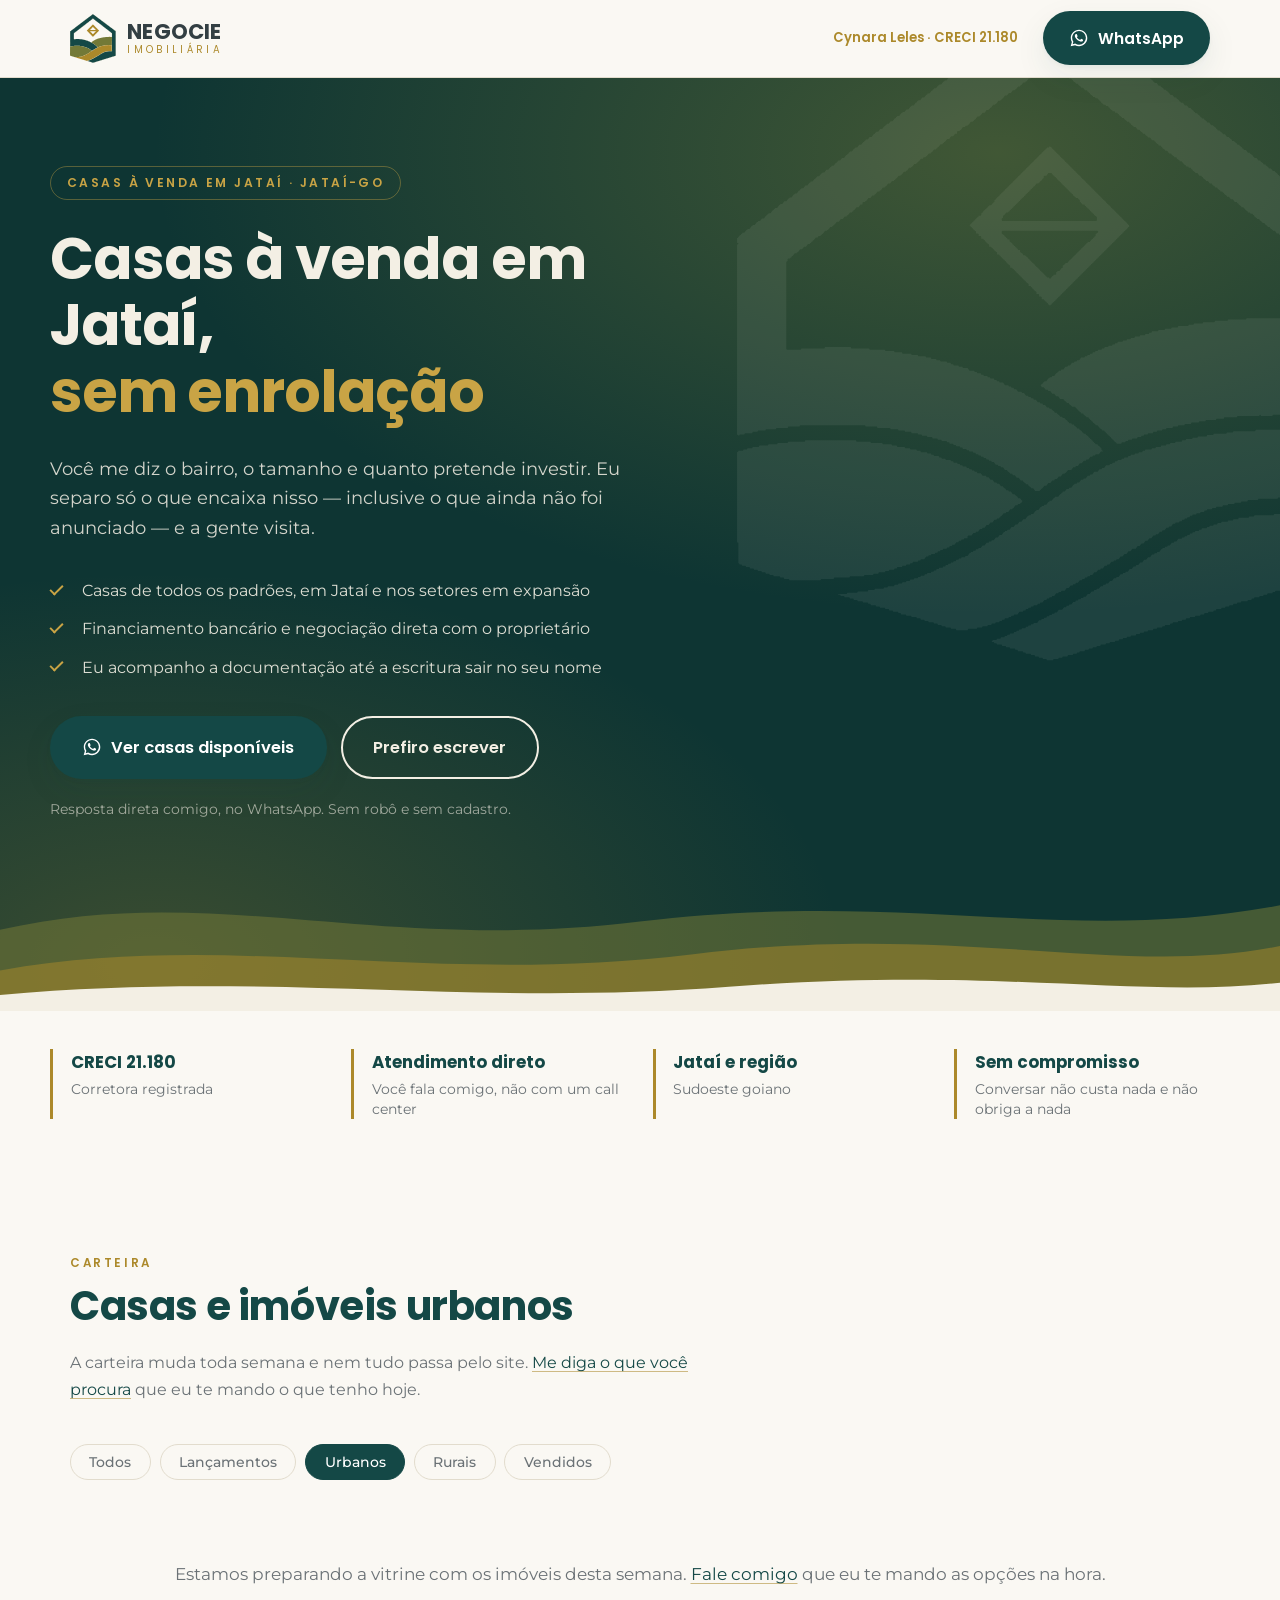
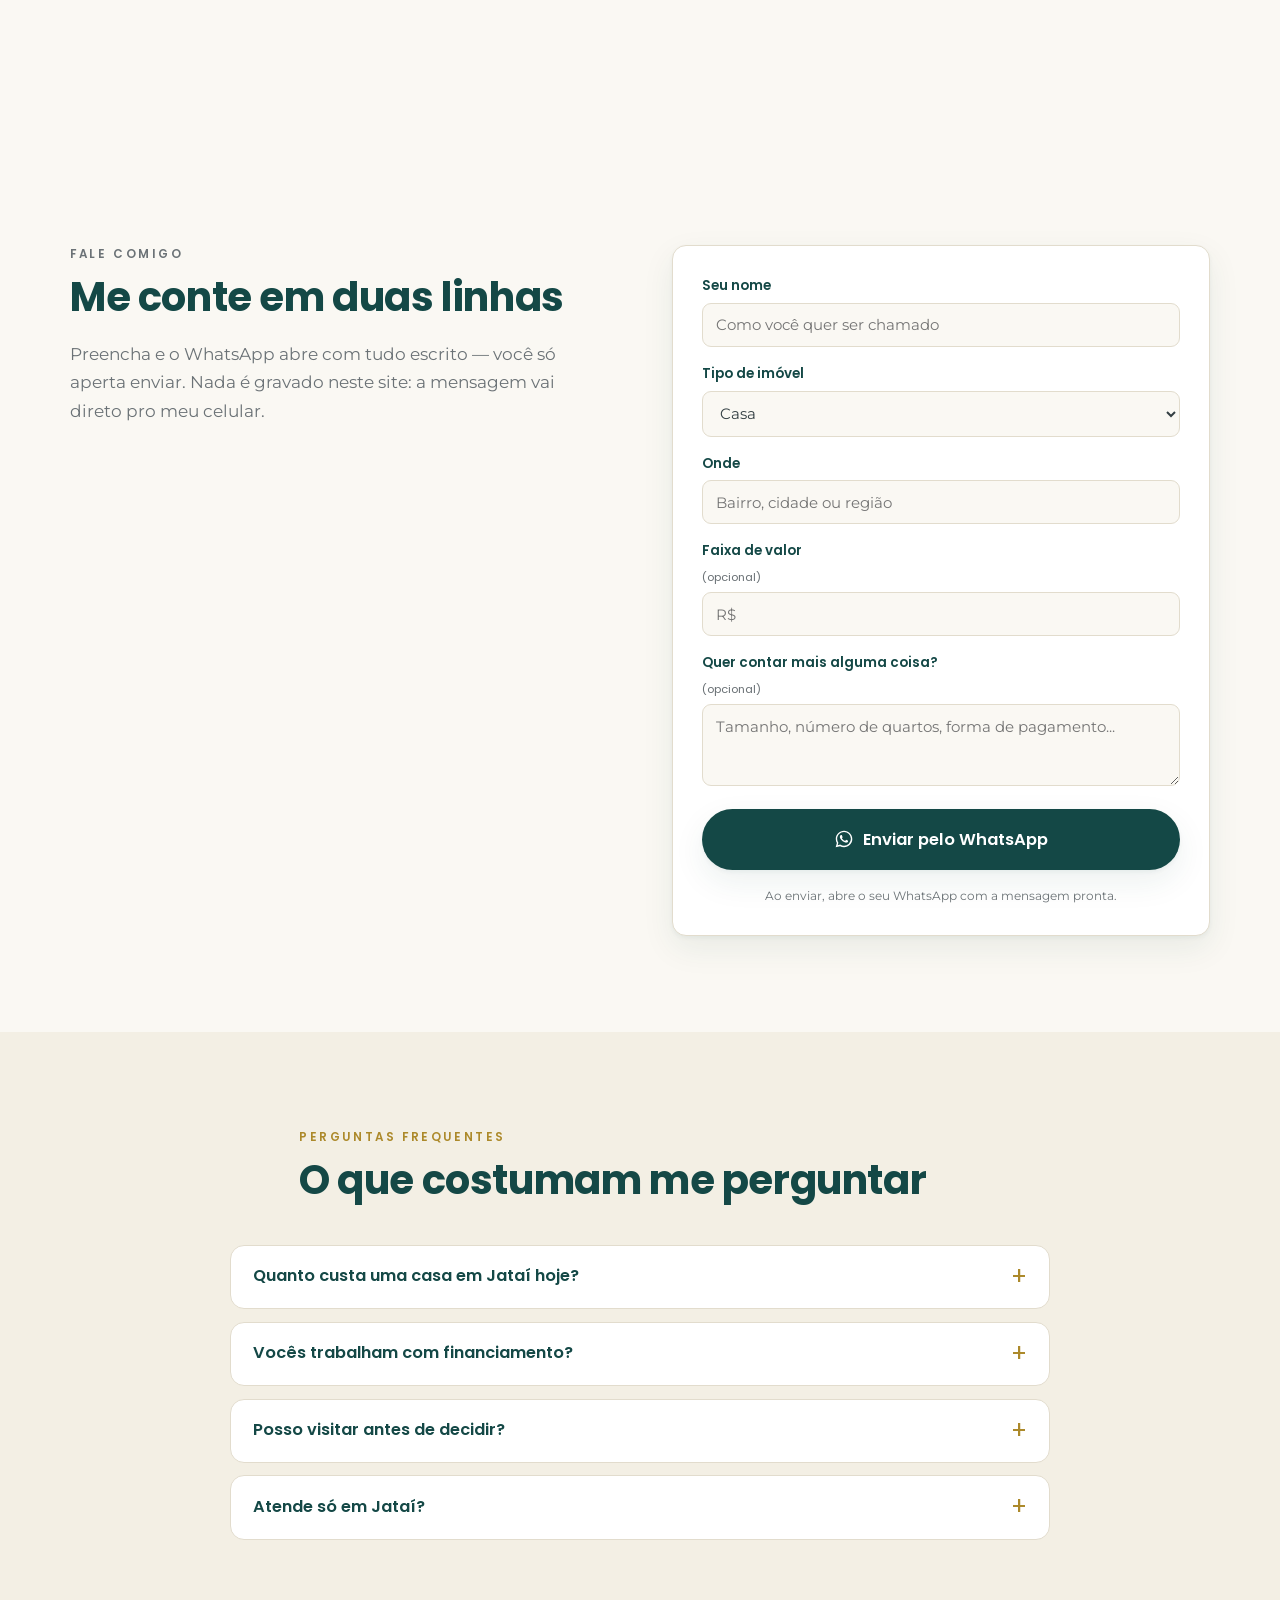
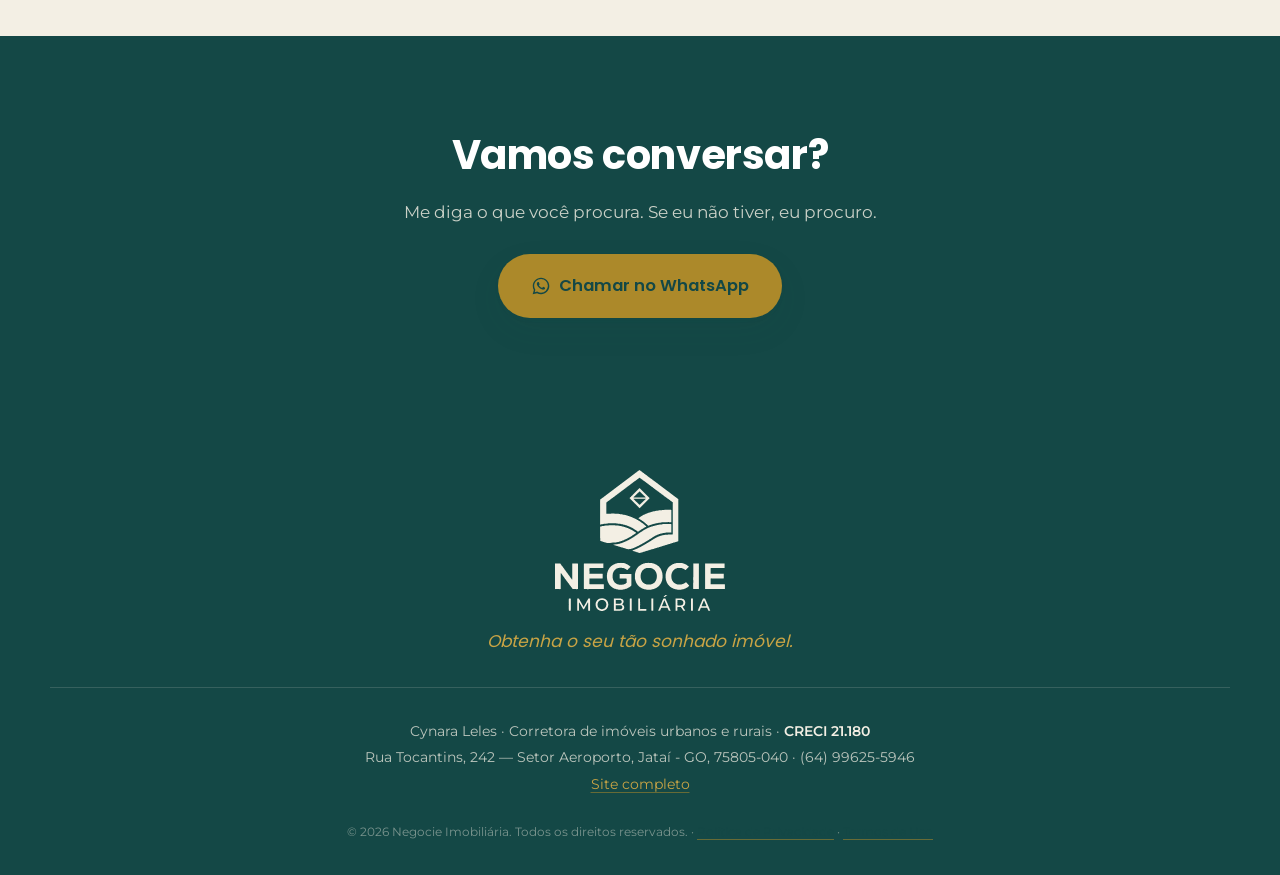
==== commit f5229ee8: "politica de privacidade e termos de uso - o site ja coletava dado e nao avisava nada O site tem form" ====
--- a/comprar-casa-jatai.html
+++ b/comprar-casa-jatai.html
@@ -225,7 +225,7 @@
     <p>Rua Tocantins, 242 — Setor Aeroporto, Jataí - GO, 75805-040 · (64) 99625-5946</p>
     <p><a href="index.html">Site completo</a></p>
   </div>
-  <p class="rodape__miudo">© <span id="ano"></span> Negocie Imobiliária. Todos os direitos reservados.</p>
+  <p class="rodape__miudo">© <span id="ano"></span> Negocie Imobiliária. Todos os direitos reservados. · <a href="privacidade.html">Política de Privacidade</a> · <a href="termos.html">Termos de Uso</a></p>
 </footer>
 
 <a class="zap-flutuante" data-zap="Olá, Cynara! Quero ver casas à venda em Jataí." aria-label="Falar no WhatsApp">
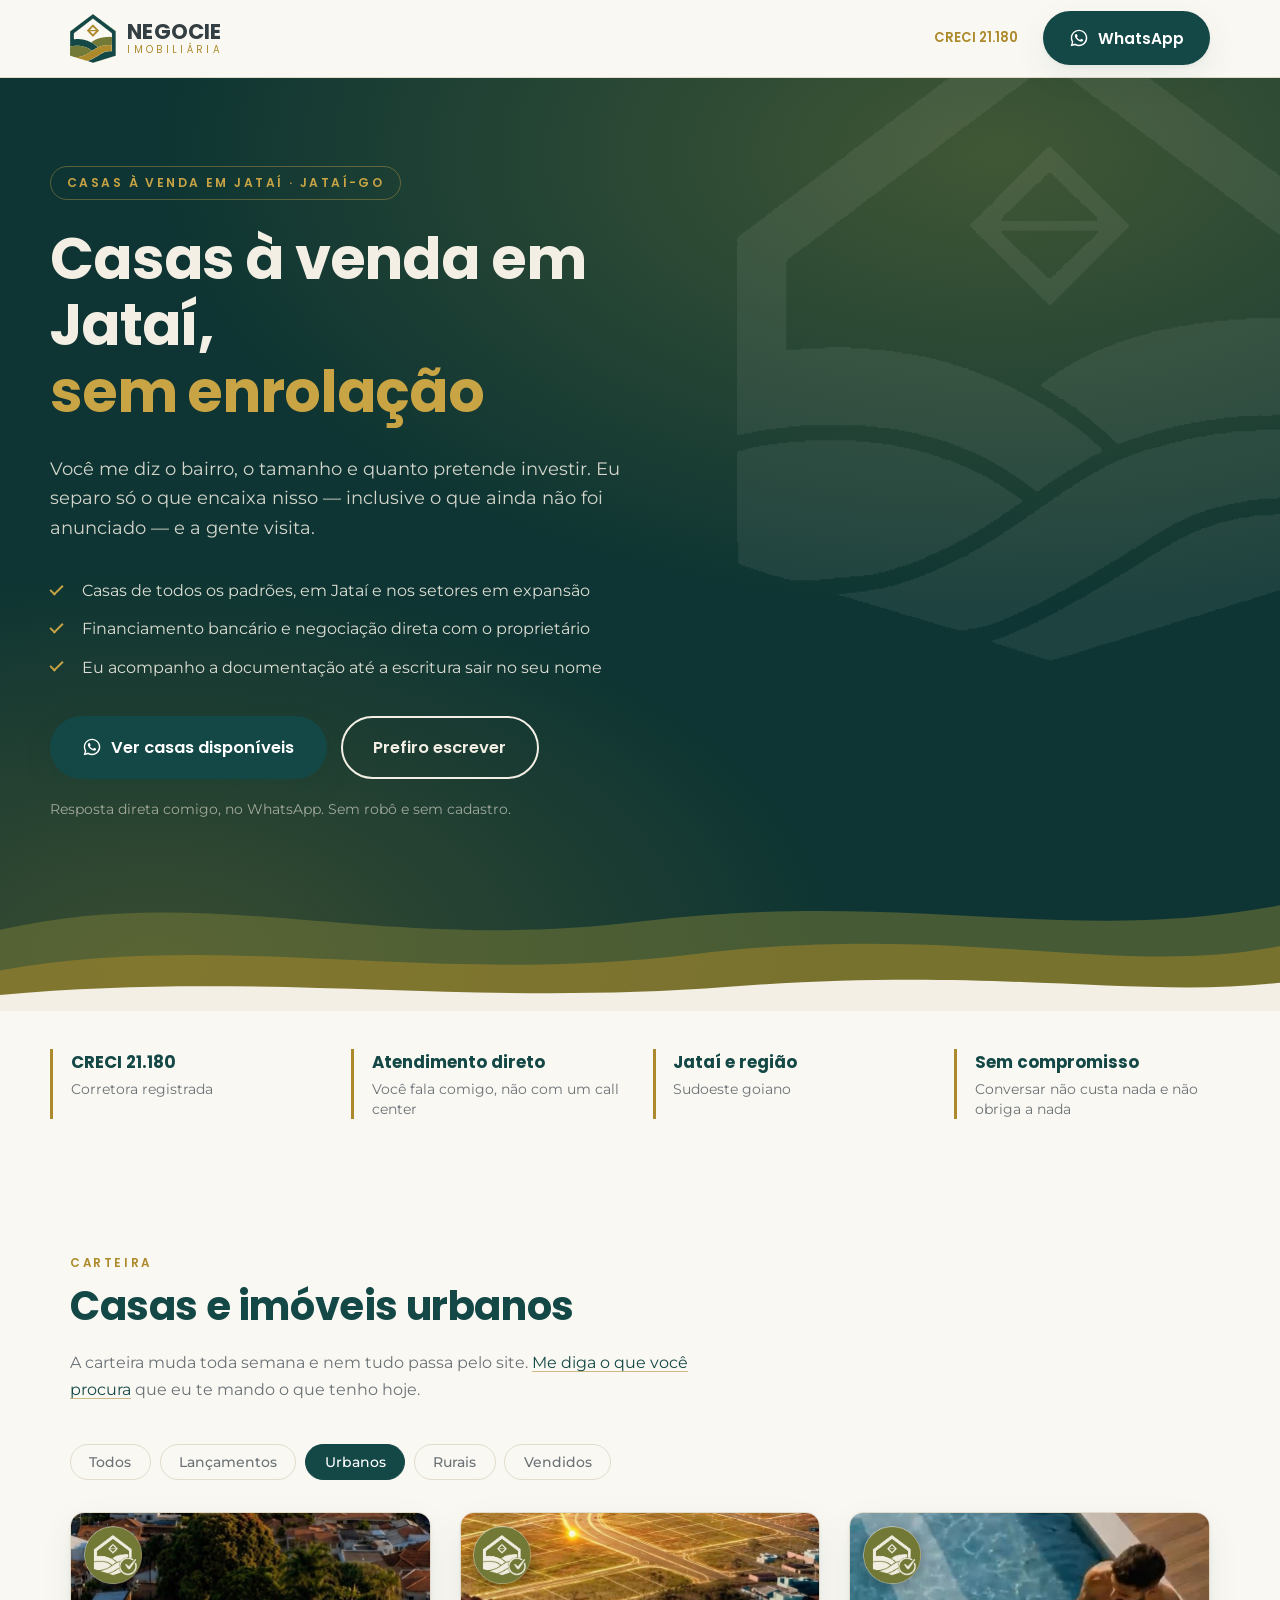
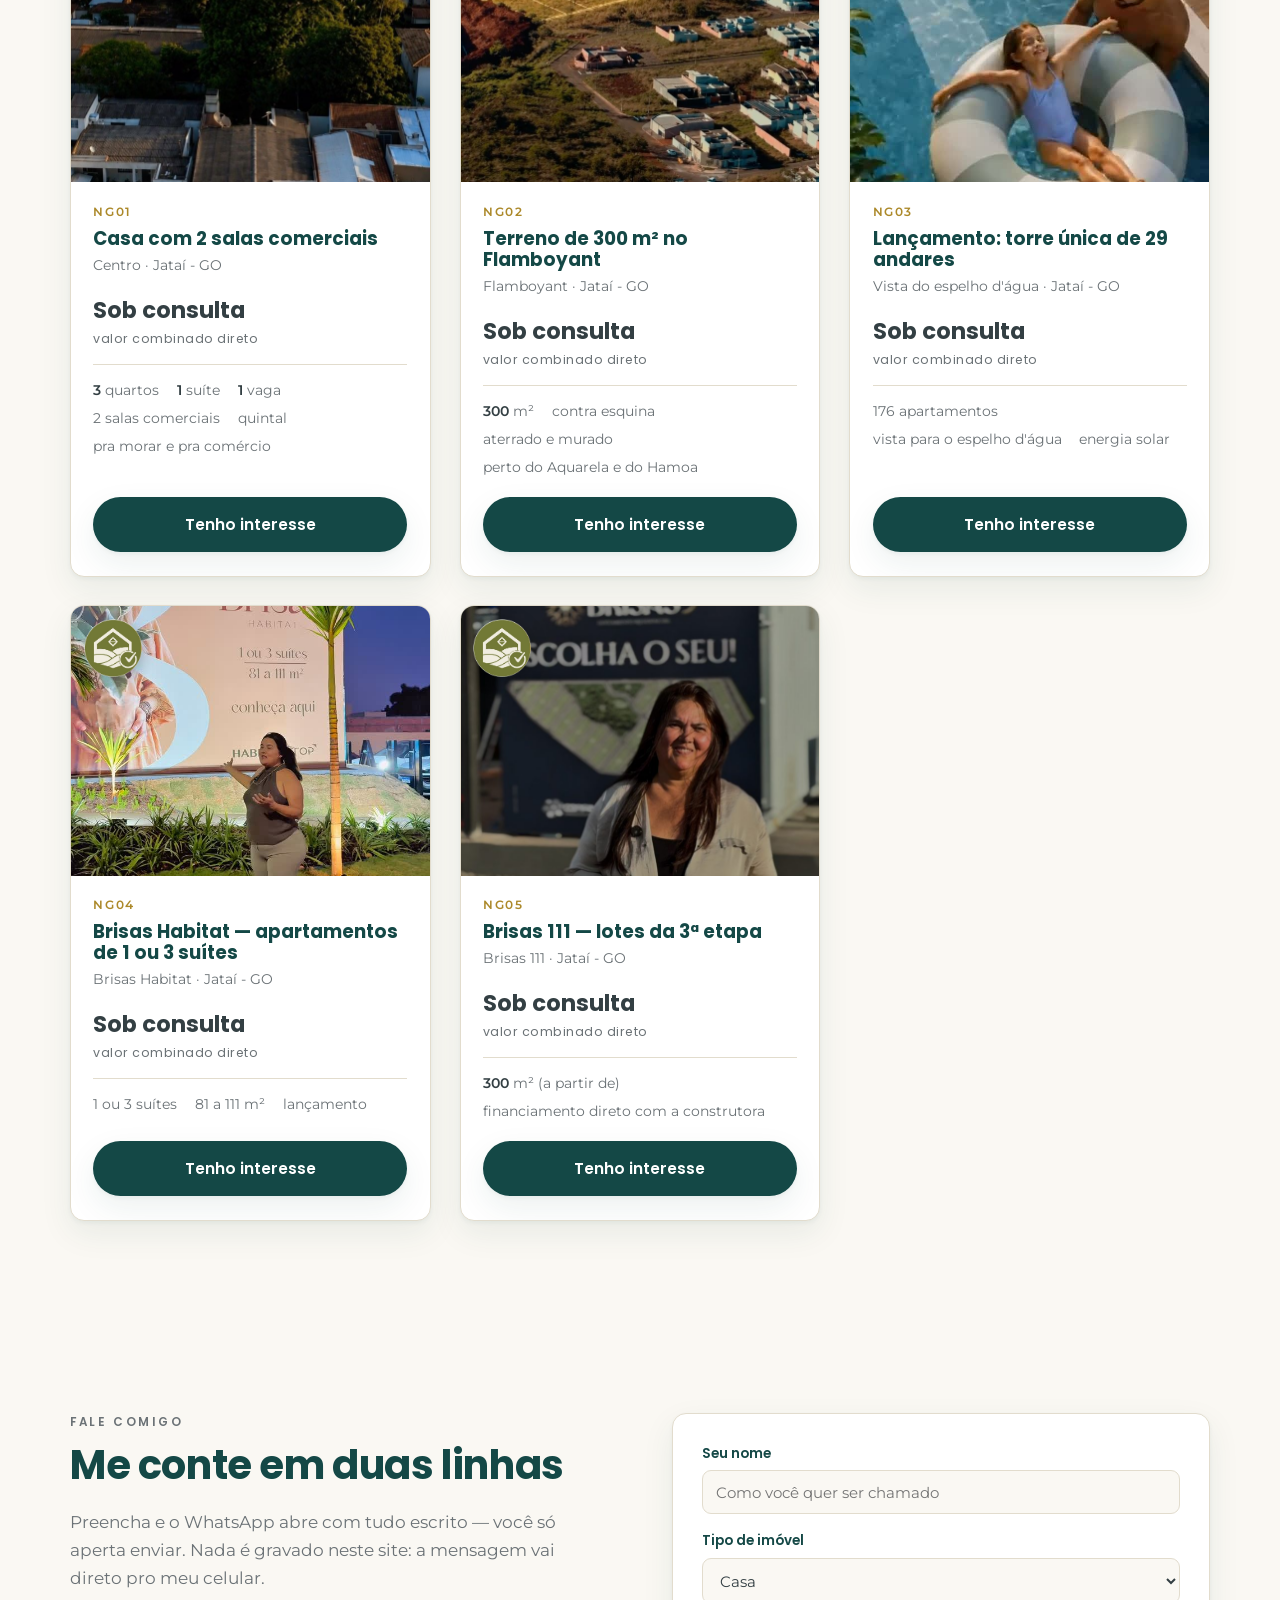
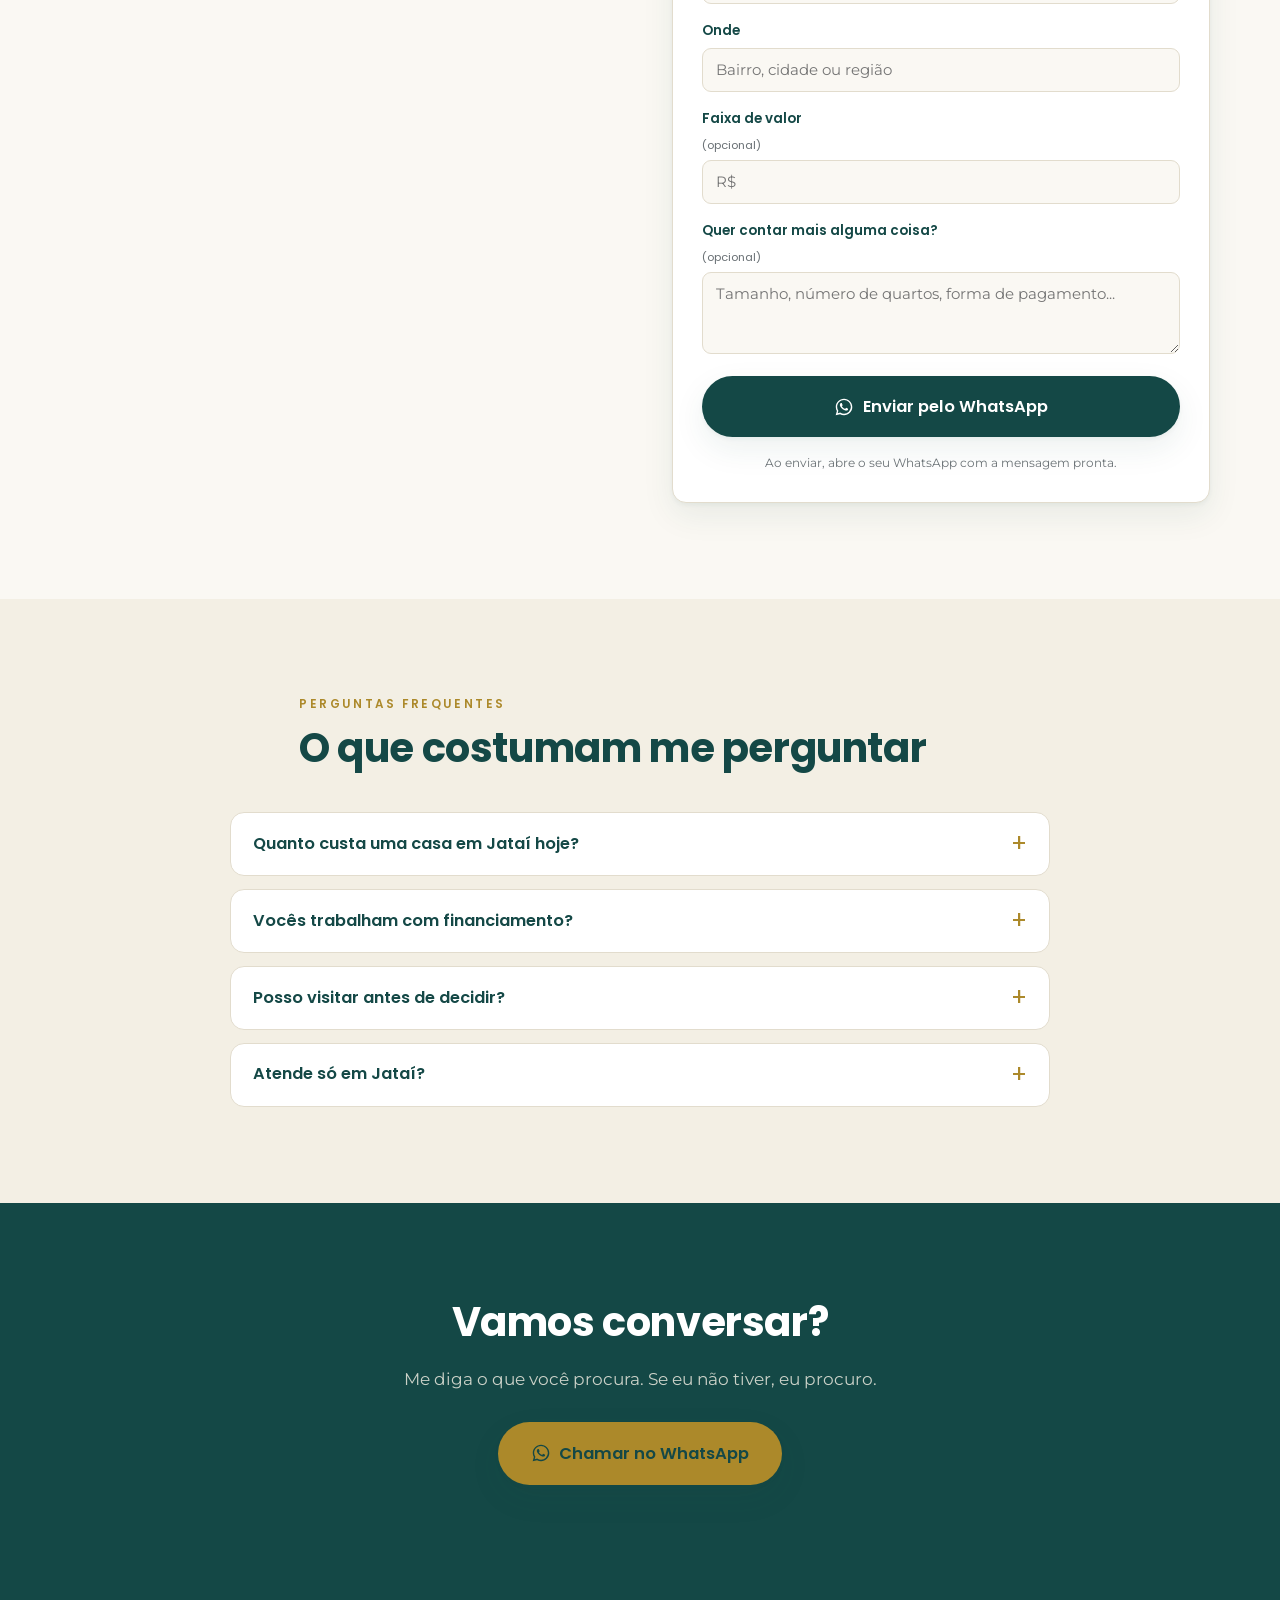
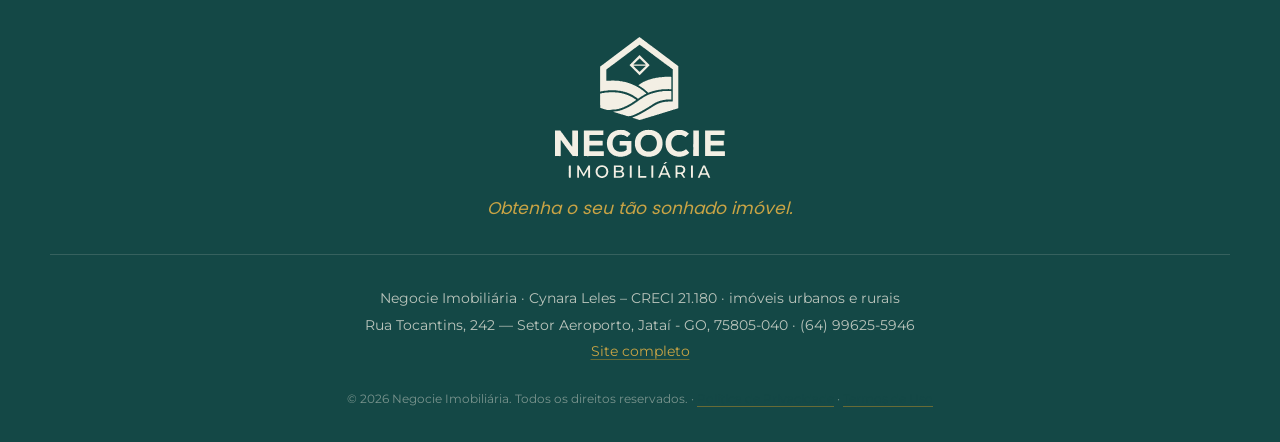
==== commit df4c3949: "nome publico = Negocie Imobiliaria (opcao 1, ordem dele 09/10): titulos, botoes, WhatsApp e Quem som" ====
--- a/comprar-casa-jatai.html
+++ b/comprar-casa-jatai.html
@@ -75,8 +75,8 @@
       <img src="img/marca/negocie_marca.svg" alt="" class="marca__simbolo" width="60" height="64">
       <span class="marca__texto"><strong>NEGOCIE</strong><em>IMOBILIÁRIA</em></span>
     </a>
-    <span class="cabecalho__creci">Cynara Leles · CRECI 21.180</span>
-    <a class="botao botao--zap" data-zap="Olá, Cynara! Quero ver casas à venda em Jataí."><svg class="icone-zap" viewBox="0 0 24 24" aria-hidden="true"><path d="M12.04 2C6.58 2 2.13 6.45 2.13 11.91c0 1.75.46 3.46 1.32 4.96L2 22l5.25-1.38a9.9 9.9 0 0 0 4.79 1.22h.01c5.46 0 9.91-4.45 9.91-9.91S17.5 2 12.04 2zm0 18.02h-.01a8.2 8.2 0 0 1-4.19-1.15l-.3-.18-3.12.82.83-3.04-.2-.31a8.19 8.19 0 0 1-1.26-4.37c0-4.54 3.7-8.23 8.25-8.23a8.23 8.23 0 0 1 0 16.46zm4.52-6.16c-.25-.12-1.47-.72-1.69-.81-.23-.08-.39-.12-.56.13-.16.24-.64.8-.79.97-.14.16-.29.18-.54.06-.25-.12-1.05-.39-1.99-1.23-.74-.66-1.23-1.47-1.38-1.72-.14-.25-.01-.38.11-.5.11-.11.25-.29.37-.43.13-.15.17-.25.25-.41.08-.17.04-.31-.02-.43-.06-.12-.56-1.34-.76-1.84-.2-.48-.4-.42-.56-.43h-.48c-.16 0-.43.06-.65.31-.22.25-.85.83-.85 2.03s.87 2.35.99 2.51c.12.16 1.71 2.61 4.14 3.66.58.25 1.03.4 1.38.51.58.19 1.11.16 1.53.1.47-.07 1.47-.6 1.67-1.18.21-.58.21-1.07.15-1.18-.06-.11-.22-.17-.47-.29z"/></svg>WhatsApp</a>
+    <span class="cabecalho__creci">CRECI 21.180</span>
+    <a class="botao botao--zap" data-zap="Olá, Negocie Imobiliária! Quero ver casas à venda em Jataí."><svg class="icone-zap" viewBox="0 0 24 24" aria-hidden="true"><path d="M12.04 2C6.58 2 2.13 6.45 2.13 11.91c0 1.75.46 3.46 1.32 4.96L2 22l5.25-1.38a9.9 9.9 0 0 0 4.79 1.22h.01c5.46 0 9.91-4.45 9.91-9.91S17.5 2 12.04 2zm0 18.02h-.01a8.2 8.2 0 0 1-4.19-1.15l-.3-.18-3.12.82.83-3.04-.2-.31a8.19 8.19 0 0 1-1.26-4.37c0-4.54 3.7-8.23 8.25-8.23a8.23 8.23 0 0 1 0 16.46zm4.52-6.16c-.25-.12-1.47-.72-1.69-.81-.23-.08-.39-.12-.56.13-.16.24-.64.8-.79.97-.14.16-.29.18-.54.06-.25-.12-1.05-.39-1.99-1.23-.74-.66-1.23-1.47-1.38-1.72-.14-.25-.01-.38.11-.5.11-.11.25-.29.37-.43.13-.15.17-.25.25-.41.08-.17.04-.31-.02-.43-.06-.12-.56-1.34-.76-1.84-.2-.48-.4-.42-.56-.43h-.48c-.16 0-.43.06-.65.31-.22.25-.85.83-.85 2.03s.87 2.35.99 2.51c.12.16 1.71 2.61 4.14 3.66.58.25 1.03.4 1.38.51.58.19 1.11.16 1.53.1.47-.07 1.47-.6 1.67-1.18.21-.58.21-1.07.15-1.18-.06-.11-.22-.17-.47-.29z"/></svg>WhatsApp</a>
   </div>
 </header>
 
@@ -93,7 +93,7 @@
       <li>Eu acompanho a documentação até a escritura sair no seu nome</li>
     </ul>
     <div class="hero__acoes">
-      <a class="botao botao--zap botao--grande" data-zap="Olá, Cynara! Quero ver casas à venda em Jataí."><svg class="icone-zap" viewBox="0 0 24 24" aria-hidden="true"><path d="M12.04 2C6.58 2 2.13 6.45 2.13 11.91c0 1.75.46 3.46 1.32 4.96L2 22l5.25-1.38a9.9 9.9 0 0 0 4.79 1.22h.01c5.46 0 9.91-4.45 9.91-9.91S17.5 2 12.04 2zm0 18.02h-.01a8.2 8.2 0 0 1-4.19-1.15l-.3-.18-3.12.82.83-3.04-.2-.31a8.19 8.19 0 0 1-1.26-4.37c0-4.54 3.7-8.23 8.25-8.23a8.23 8.23 0 0 1 0 16.46zm4.52-6.16c-.25-.12-1.47-.72-1.69-.81-.23-.08-.39-.12-.56.13-.16.24-.64.8-.79.97-.14.16-.29.18-.54.06-.25-.12-1.05-.39-1.99-1.23-.74-.66-1.23-1.47-1.38-1.72-.14-.25-.01-.38.11-.5.11-.11.25-.29.37-.43.13-.15.17-.25.25-.41.08-.17.04-.31-.02-.43-.06-.12-.56-1.34-.76-1.84-.2-.48-.4-.42-.56-.43h-.48c-.16 0-.43.06-.65.31-.22.25-.85.83-.85 2.03s.87 2.35.99 2.51c.12.16 1.71 2.61 4.14 3.66.58.25 1.03.4 1.38.51.58.19 1.11.16 1.53.1.47-.07 1.47-.6 1.67-1.18.21-.58.21-1.07.15-1.18-.06-.11-.22-.17-.47-.29z"/></svg>Ver casas disponíveis</a>
+      <a class="botao botao--zap botao--grande" data-zap="Olá, Negocie Imobiliária! Quero ver casas à venda em Jataí."><svg class="icone-zap" viewBox="0 0 24 24" aria-hidden="true"><path d="M12.04 2C6.58 2 2.13 6.45 2.13 11.91c0 1.75.46 3.46 1.32 4.96L2 22l5.25-1.38a9.9 9.9 0 0 0 4.79 1.22h.01c5.46 0 9.91-4.45 9.91-9.91S17.5 2 12.04 2zm0 18.02h-.01a8.2 8.2 0 0 1-4.19-1.15l-.3-.18-3.12.82.83-3.04-.2-.31a8.19 8.19 0 0 1-1.26-4.37c0-4.54 3.7-8.23 8.25-8.23a8.23 8.23 0 0 1 0 16.46zm4.52-6.16c-.25-.12-1.47-.72-1.69-.81-.23-.08-.39-.12-.56.13-.16.24-.64.8-.79.97-.14.16-.29.18-.54.06-.25-.12-1.05-.39-1.99-1.23-.74-.66-1.23-1.47-1.38-1.72-.14-.25-.01-.38.11-.5.11-.11.25-.29.37-.43.13-.15.17-.25.25-.41.08-.17.04-.31-.02-.43-.06-.12-.56-1.34-.76-1.84-.2-.48-.4-.42-.56-.43h-.48c-.16 0-.43.06-.65.31-.22.25-.85.83-.85 2.03s.87 2.35.99 2.51c.12.16 1.71 2.61 4.14 3.66.58.25 1.03.4 1.38.51.58.19 1.11.16 1.53.1.47-.07 1.47-.6 1.67-1.18.21-.58.21-1.07.15-1.18-.06-.11-.22-.17-.47-.29z"/></svg>Ver casas disponíveis</a>
       <a class="botao botao--vazado botao--grande" href="#fale">Prefiro escrever</a>
     </div>
     <p class="hero__miudo">Resposta direta comigo, no WhatsApp. Sem robô e sem cadastro.</p>
@@ -121,7 +121,7 @@
     <h2>Casas e imóveis urbanos</h2>
     <p class="secao__texto">
       A carteira muda toda semana e nem tudo passa pelo site.
-      <a data-zap="Olá, Cynara! Quero ver casas à venda em Jataí.">Me diga o que você procura</a> que eu te mando o que tenho hoje.
+      <a data-zap="Olá, Negocie Imobiliária! Quero ver casas à venda em Jataí.">Me diga o que você procura</a> que eu te mando o que tenho hoje.
     </p>
   </div>
 
@@ -137,7 +137,7 @@
 
   <p class="grade__vazio" id="grade-vazio" hidden>
     Ainda não tenho nada publicado nesse filtro.
-    <a data-zap="Olá, Cynara! Quero ver casas à venda em Jataí.">Fale comigo</a> — boa parte é negociada antes de ir pro site.
+    <a data-zap="Olá, Negocie Imobiliária! Quero ver casas à venda em Jataí.">Fale comigo</a> — boa parte é negociada antes de ir pro site.
   </p>
 </section>
 
@@ -210,7 +210,7 @@
 <section class="secao secao--verde chamada-final">
   <h2>Vamos conversar?</h2>
   <p>Me diga o que você procura. Se eu não tiver, eu procuro.</p>
-  <a class="botao botao--zap botao--grande" data-zap="Olá, Cynara! Quero ver casas à venda em Jataí."><svg class="icone-zap" viewBox="0 0 24 24" aria-hidden="true"><path d="M12.04 2C6.58 2 2.13 6.45 2.13 11.91c0 1.75.46 3.46 1.32 4.96L2 22l5.25-1.38a9.9 9.9 0 0 0 4.79 1.22h.01c5.46 0 9.91-4.45 9.91-9.91S17.5 2 12.04 2zm0 18.02h-.01a8.2 8.2 0 0 1-4.19-1.15l-.3-.18-3.12.82.83-3.04-.2-.31a8.19 8.19 0 0 1-1.26-4.37c0-4.54 3.7-8.23 8.25-8.23a8.23 8.23 0 0 1 0 16.46zm4.52-6.16c-.25-.12-1.47-.72-1.69-.81-.23-.08-.39-.12-.56.13-.16.24-.64.8-.79.97-.14.16-.29.18-.54.06-.25-.12-1.05-.39-1.99-1.23-.74-.66-1.23-1.47-1.38-1.72-.14-.25-.01-.38.11-.5.11-.11.25-.29.37-.43.13-.15.17-.25.25-.41.08-.17.04-.31-.02-.43-.06-.12-.56-1.34-.76-1.84-.2-.48-.4-.42-.56-.43h-.48c-.16 0-.43.06-.65.31-.22.25-.85.83-.85 2.03s.87 2.35.99 2.51c.12.16 1.71 2.61 4.14 3.66.58.25 1.03.4 1.38.51.58.19 1.11.16 1.53.1.47-.07 1.47-.6 1.67-1.18.21-.58.21-1.07.15-1.18-.06-.11-.22-.17-.47-.29z"/></svg>Chamar no WhatsApp</a>
+  <a class="botao botao--zap botao--grande" data-zap="Olá, Negocie Imobiliária! Quero ver casas à venda em Jataí."><svg class="icone-zap" viewBox="0 0 24 24" aria-hidden="true"><path d="M12.04 2C6.58 2 2.13 6.45 2.13 11.91c0 1.75.46 3.46 1.32 4.96L2 22l5.25-1.38a9.9 9.9 0 0 0 4.79 1.22h.01c5.46 0 9.91-4.45 9.91-9.91S17.5 2 12.04 2zm0 18.02h-.01a8.2 8.2 0 0 1-4.19-1.15l-.3-.18-3.12.82.83-3.04-.2-.31a8.19 8.19 0 0 1-1.26-4.37c0-4.54 3.7-8.23 8.25-8.23a8.23 8.23 0 0 1 0 16.46zm4.52-6.16c-.25-.12-1.47-.72-1.69-.81-.23-.08-.39-.12-.56.13-.16.24-.64.8-.79.97-.14.16-.29.18-.54.06-.25-.12-1.05-.39-1.99-1.23-.74-.66-1.23-1.47-1.38-1.72-.14-.25-.01-.38.11-.5.11-.11.25-.29.37-.43.13-.15.17-.25.25-.41.08-.17.04-.31-.02-.43-.06-.12-.56-1.34-.76-1.84-.2-.48-.4-.42-.56-.43h-.48c-.16 0-.43.06-.65.31-.22.25-.85.83-.85 2.03s.87 2.35.99 2.51c.12.16 1.71 2.61 4.14 3.66.58.25 1.03.4 1.38.51.58.19 1.11.16 1.53.1.47-.07 1.47-.6 1.67-1.18.21-.58.21-1.07.15-1.18-.06-.11-.22-.17-.47-.29z"/></svg>Chamar no WhatsApp</a>
 </section>
 
 </main>
@@ -221,14 +221,14 @@
     <p class="rodape__lema">Obtenha o seu tão sonhado imóvel.</p>
   </div>
   <div class="rodape__linha">
-    <p>Cynara Leles · Corretora de imóveis urbanos e rurais · <strong>CRECI 21.180</strong></p>
+    <p class="rodape__legal">Negocie Imobiliária · Cynara Leles – CRECI 21.180 · imóveis urbanos e rurais</p>
     <p>Rua Tocantins, 242 — Setor Aeroporto, Jataí - GO, 75805-040 · (64) 99625-5946</p>
     <p><a href="index.html">Site completo</a></p>
   </div>
   <p class="rodape__miudo">© <span id="ano"></span> Negocie Imobiliária. Todos os direitos reservados. · <a href="privacidade.html">Política de Privacidade</a> · <a href="termos.html">Termos de Uso</a></p>
 </footer>
 
-<a class="zap-flutuante" data-zap="Olá, Cynara! Quero ver casas à venda em Jataí." aria-label="Falar no WhatsApp">
+<a class="zap-flutuante" data-zap="Olá, Negocie Imobiliária! Quero ver casas à venda em Jataí." aria-label="Falar no WhatsApp">
   <svg viewBox="0 0 24 24" aria-hidden="true"><path d="M12.04 2C6.58 2 2.13 6.45 2.13 11.91c0 1.75.46 3.46 1.32 4.96L2 22l5.25-1.38a9.9 9.9 0 0 0 4.79 1.22h.01c5.46 0 9.91-4.45 9.91-9.91S17.5 2 12.04 2zm0 18.02h-.01a8.2 8.2 0 0 1-4.19-1.15l-.3-.18-3.12.82.83-3.04-.2-.31a8.19 8.19 0 0 1-1.26-4.37c0-4.54 3.7-8.23 8.25-8.23a8.23 8.23 0 0 1 0 16.46zm4.52-6.16c-.25-.12-1.47-.72-1.69-.81-.23-.08-.39-.12-.56.13-.16.24-.64.8-.79.97-.14.16-.29.18-.54.06-.25-.12-1.05-.39-1.99-1.23-.74-.66-1.23-1.47-1.38-1.72-.14-.25-.01-.38.11-.5.11-.11.25-.29.37-.43.13-.15.17-.25.25-.41.08-.17.04-.31-.02-.43-.06-.12-.56-1.34-.76-1.84-.2-.48-.4-.42-.56-.43h-.48c-.16 0-.43.06-.65.31-.22.25-.85.83-.85 2.03s.87 2.35.99 2.51c.12.16 1.71 2.61 4.14 3.66.58.25 1.03.4 1.38.51.58.19 1.11.16 1.53.1.47-.07 1.47-.6 1.67-1.18.21-.58.21-1.07.15-1.18-.06-.11-.22-.17-.47-.29z"/></svg>
 </a>
 
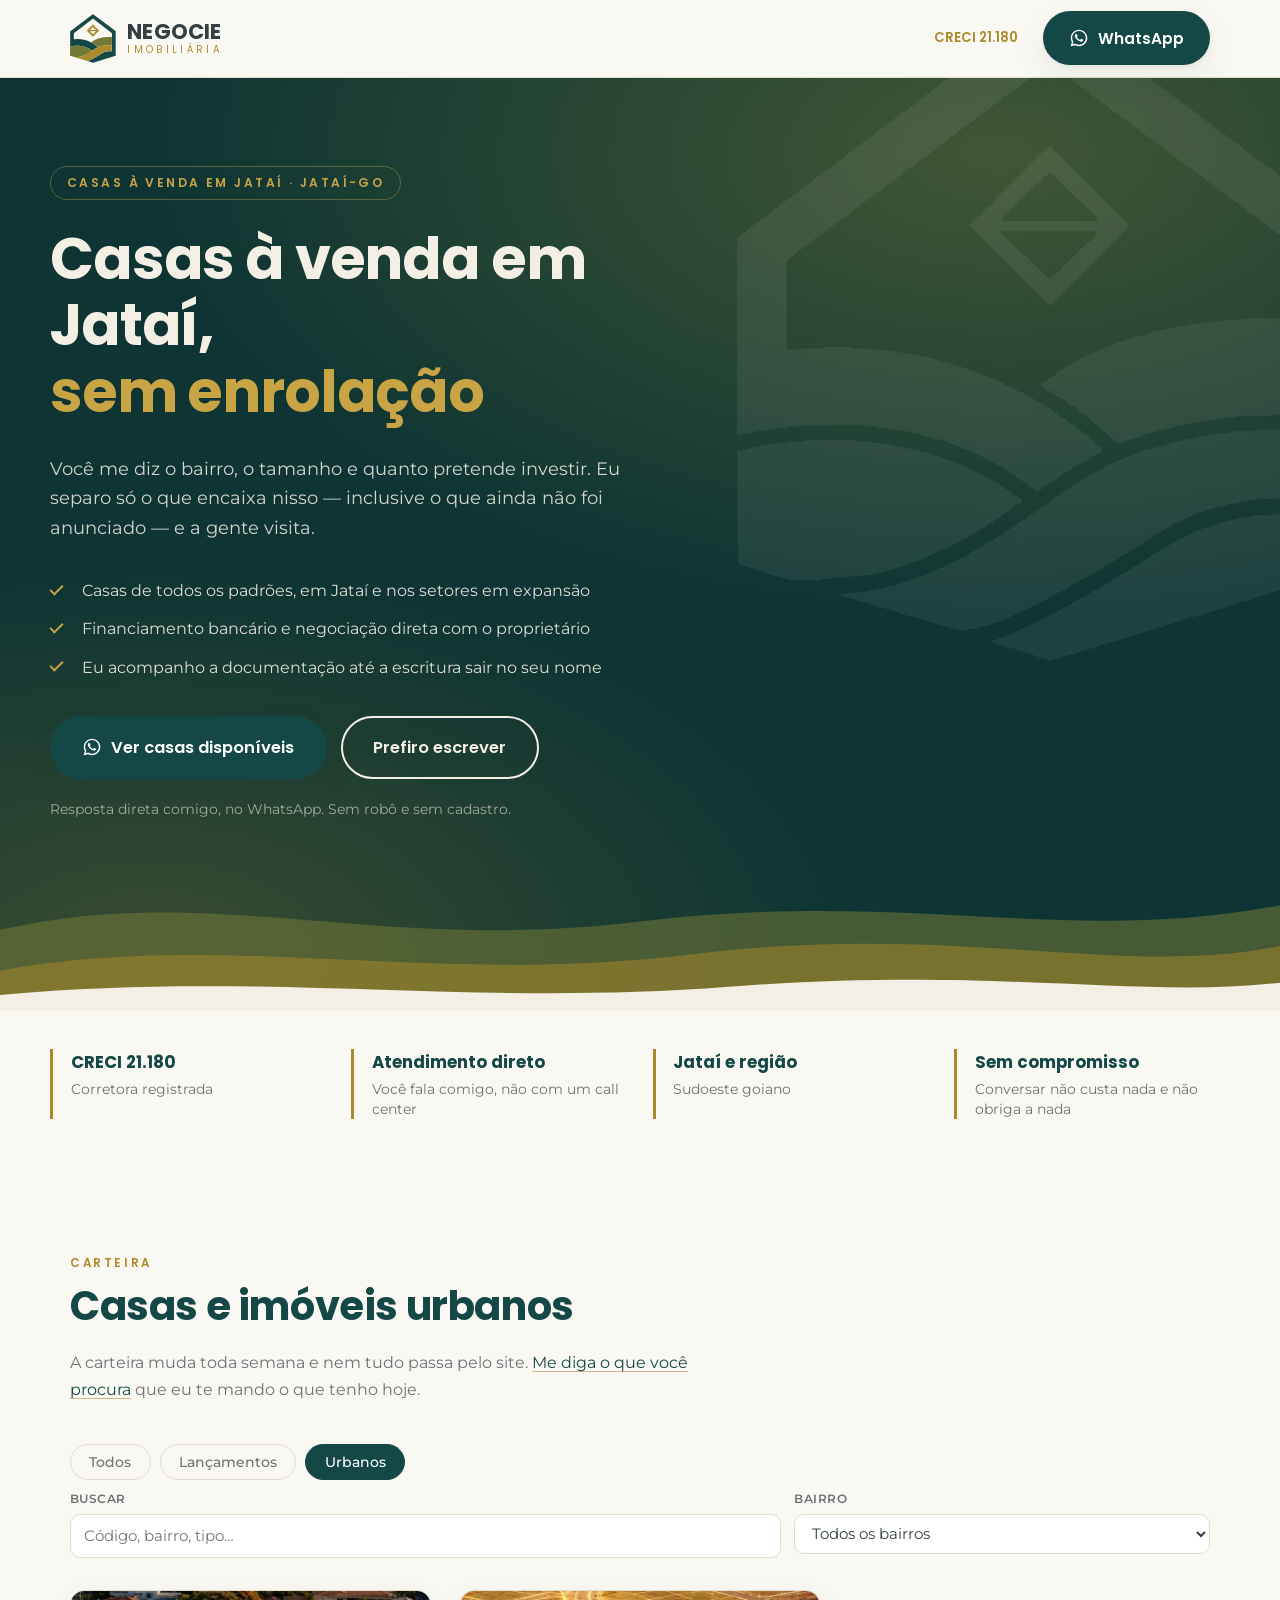
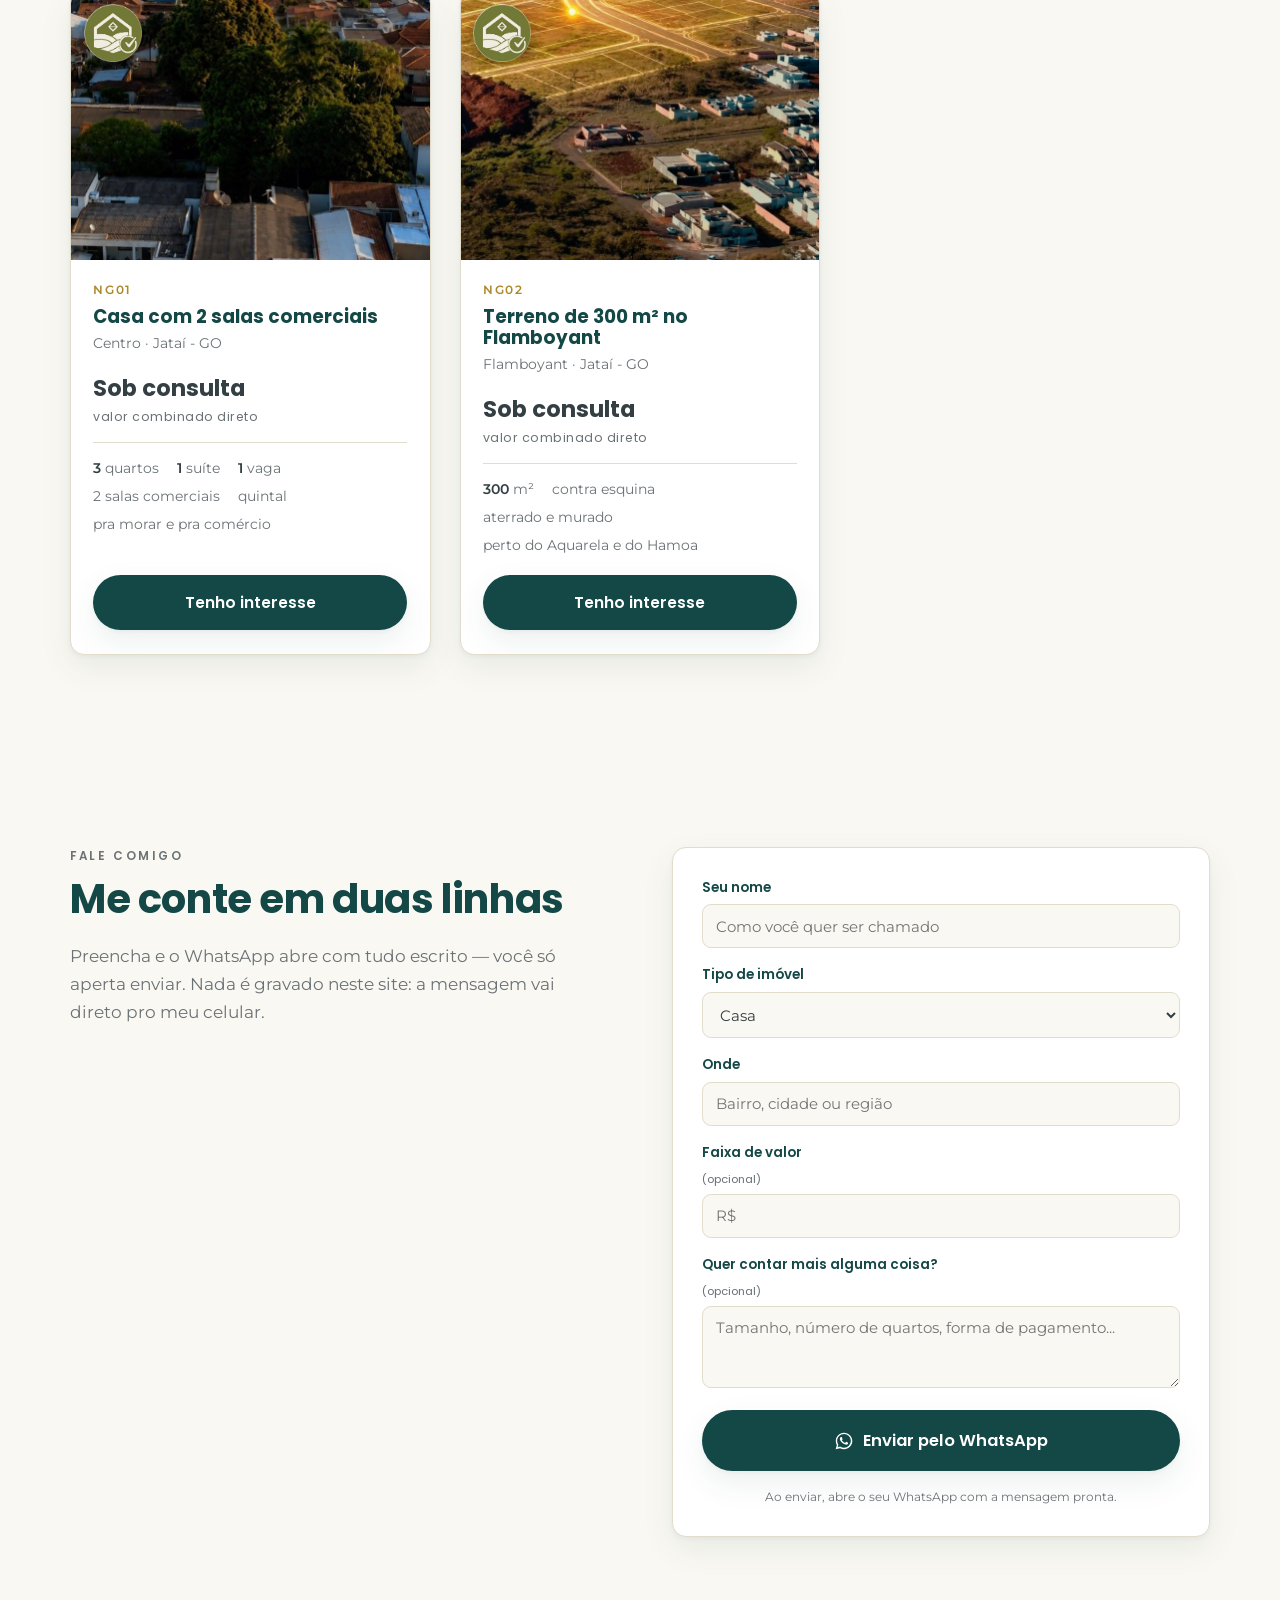
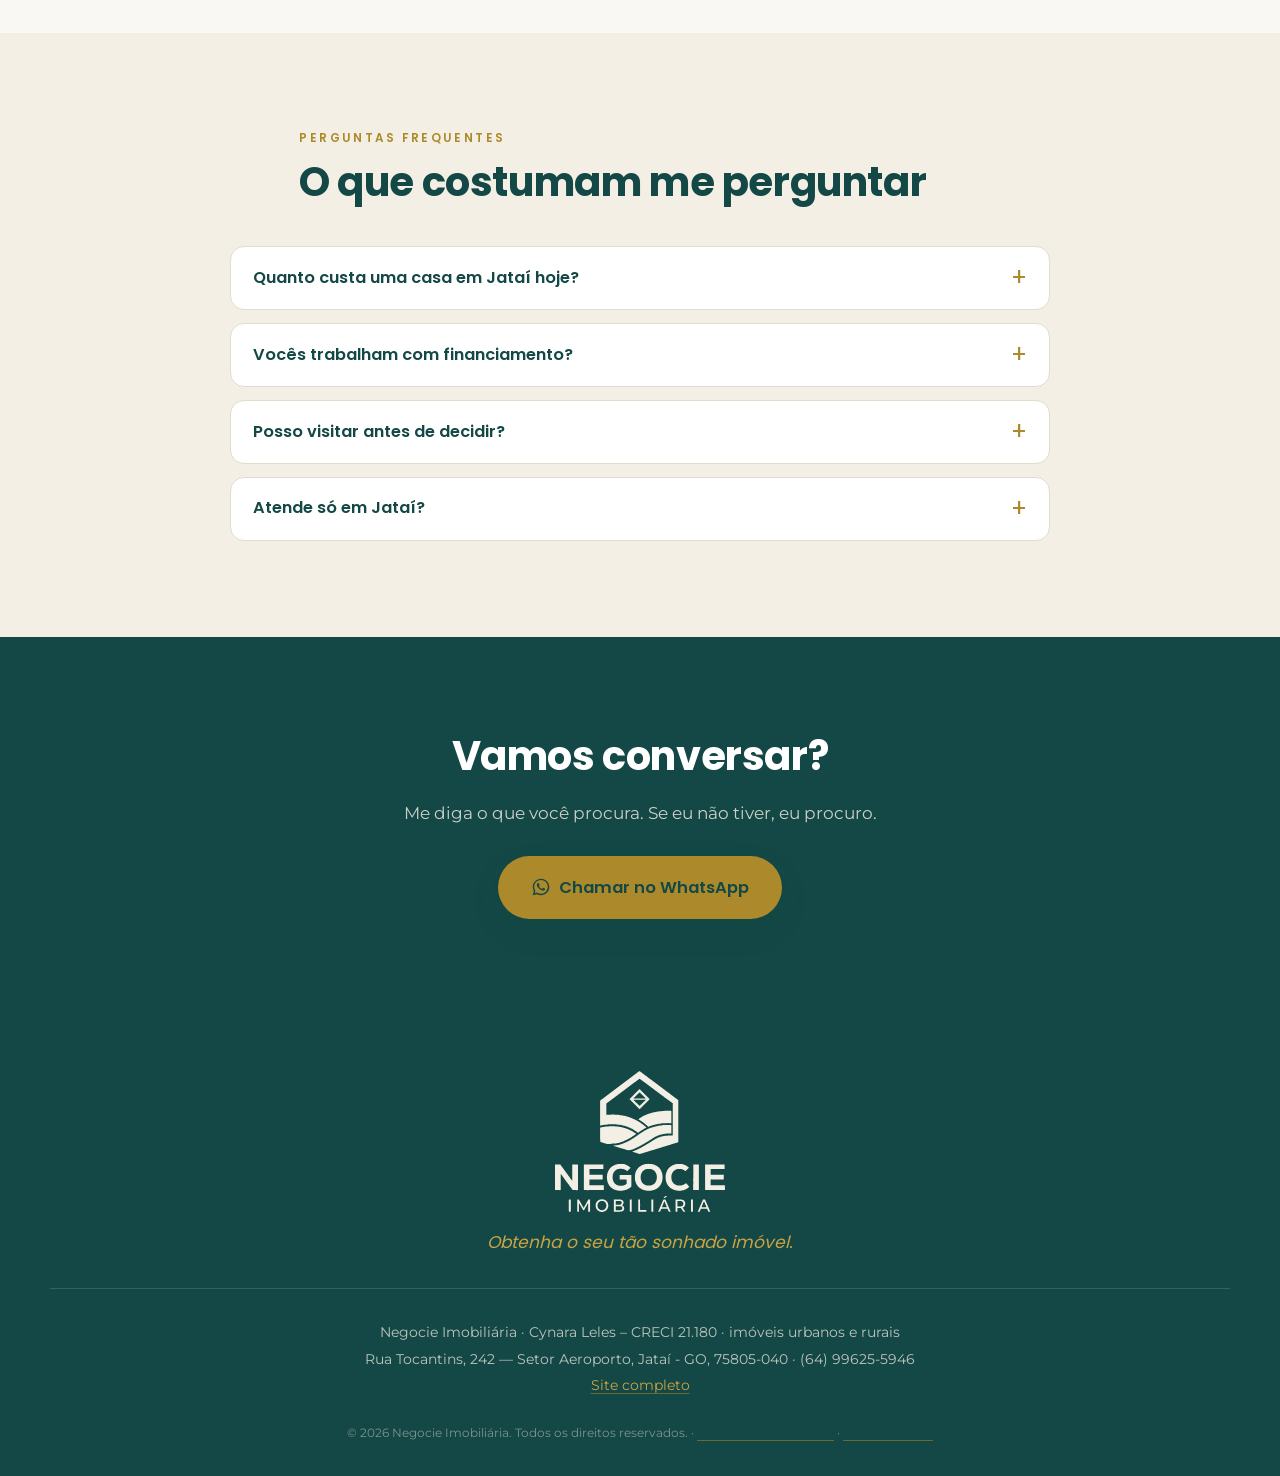
==== commit 54f15ba9: "LEGO: filtros e busca saem dos dados (parametros.js), tipo novo vira filtro e pagina Ordem dele 10/1" ====
--- a/comprar-casa-jatai.html
+++ b/comprar-casa-jatai.html
@@ -126,11 +126,7 @@
   </div>
 
   <div class="filtros" role="group" aria-label="Filtrar imóveis">
-    <button class="filtro" data-filtro="todos">Todos</button>
-    <button class="filtro" data-filtro="lancamento">Lançamentos</button>
-    <button class="filtro" data-filtro="urbano">Urbanos</button>
-    <button class="filtro" data-filtro="rural">Rurais</button>
-    <button class="filtro" data-filtro="vendido">Vendidos</button>
+    <!-- botões e busca montados pelo js/site.js a partir de js/parametros.js + js/imoveis.js (LEGO, 10/10/2026) -->
   </div>
 
   <div class="grade" id="grade-imoveis" data-filtro-inicial="urbano" aria-live="polite"></div>
@@ -234,6 +230,7 @@
 
 <script src="js/config.js"></script>
 <script src="js/rastreio.js"></script>
+<script src="js/parametros.js"></script>
 <script src="js/imoveis.js"></script>
 <script src="js/site.js"></script>
 </body>
--- a/css/estilo.css
+++ b/css/estilo.css
@@ -198,7 +198,25 @@
   color: var(--texto-suave); cursor: pointer; transition: var(--transicao);
 }
 .filtro:hover { border-color: var(--dourado); color: var(--verde-escuro); }
-.filtro--ativo { background: var(--verde-escuro); border-color: var(--verde-escuro); color: #fff; }
+.filtro--ativo, .filtro--ativo:hover { background: var(--verde-escuro); border-color: var(--verde-escuro); color: #fff; }
+.card__preco .card__sufixo { display: inline; font-size: .8em; font-weight: 500; color: var(--texto-suave); margin-left: .15rem; }
+
+/* [hidden] tem que vencer o display:flex do .card e do .filtros: sem isto o filtro
+   marcava o card como escondido e ele continuava na tela (achado 10/10/2026). */
+[hidden] { display: none !important; }
+
+/* Busca da vitrine (LEGO, 10/10/2026): montada pelo site.js a partir dos dados */
+.filtros { flex-direction: column; align-items: stretch; }
+.filtros__tipos { display: flex; flex-wrap: wrap; gap: .55rem; }
+.busca { display: flex; flex-wrap: wrap; gap: .8rem; }
+.busca__campo { display: flex; flex-direction: column; gap: .25rem; flex: 1 1 180px; min-width: 0;
+  font-size: .78rem; font-weight: 600; color: var(--texto-suave); text-transform: uppercase; letter-spacing: .04em; }
+.busca__campo--texto { flex: 2 1 240px; }
+.busca__campo input, .busca__campo select {
+  width: 100%; max-width: 100%; font: inherit; font-size: .95rem; font-weight: 400; text-transform: none; letter-spacing: 0;
+  color: var(--texto); background: #fff; border: 1.5px solid var(--borda); border-radius: 10px; padding: .55rem .8rem;
+}
+.busca__campo input:focus, .busca__campo select:focus { outline: none; border-color: var(--dourado); }
 
 /* -------------------------------------------------- GRADE DE IMÓVEIS */
 .grade { display: grid; grid-template-columns: repeat(auto-fill, minmax(310px, 1fr)); gap: 1.8rem; }
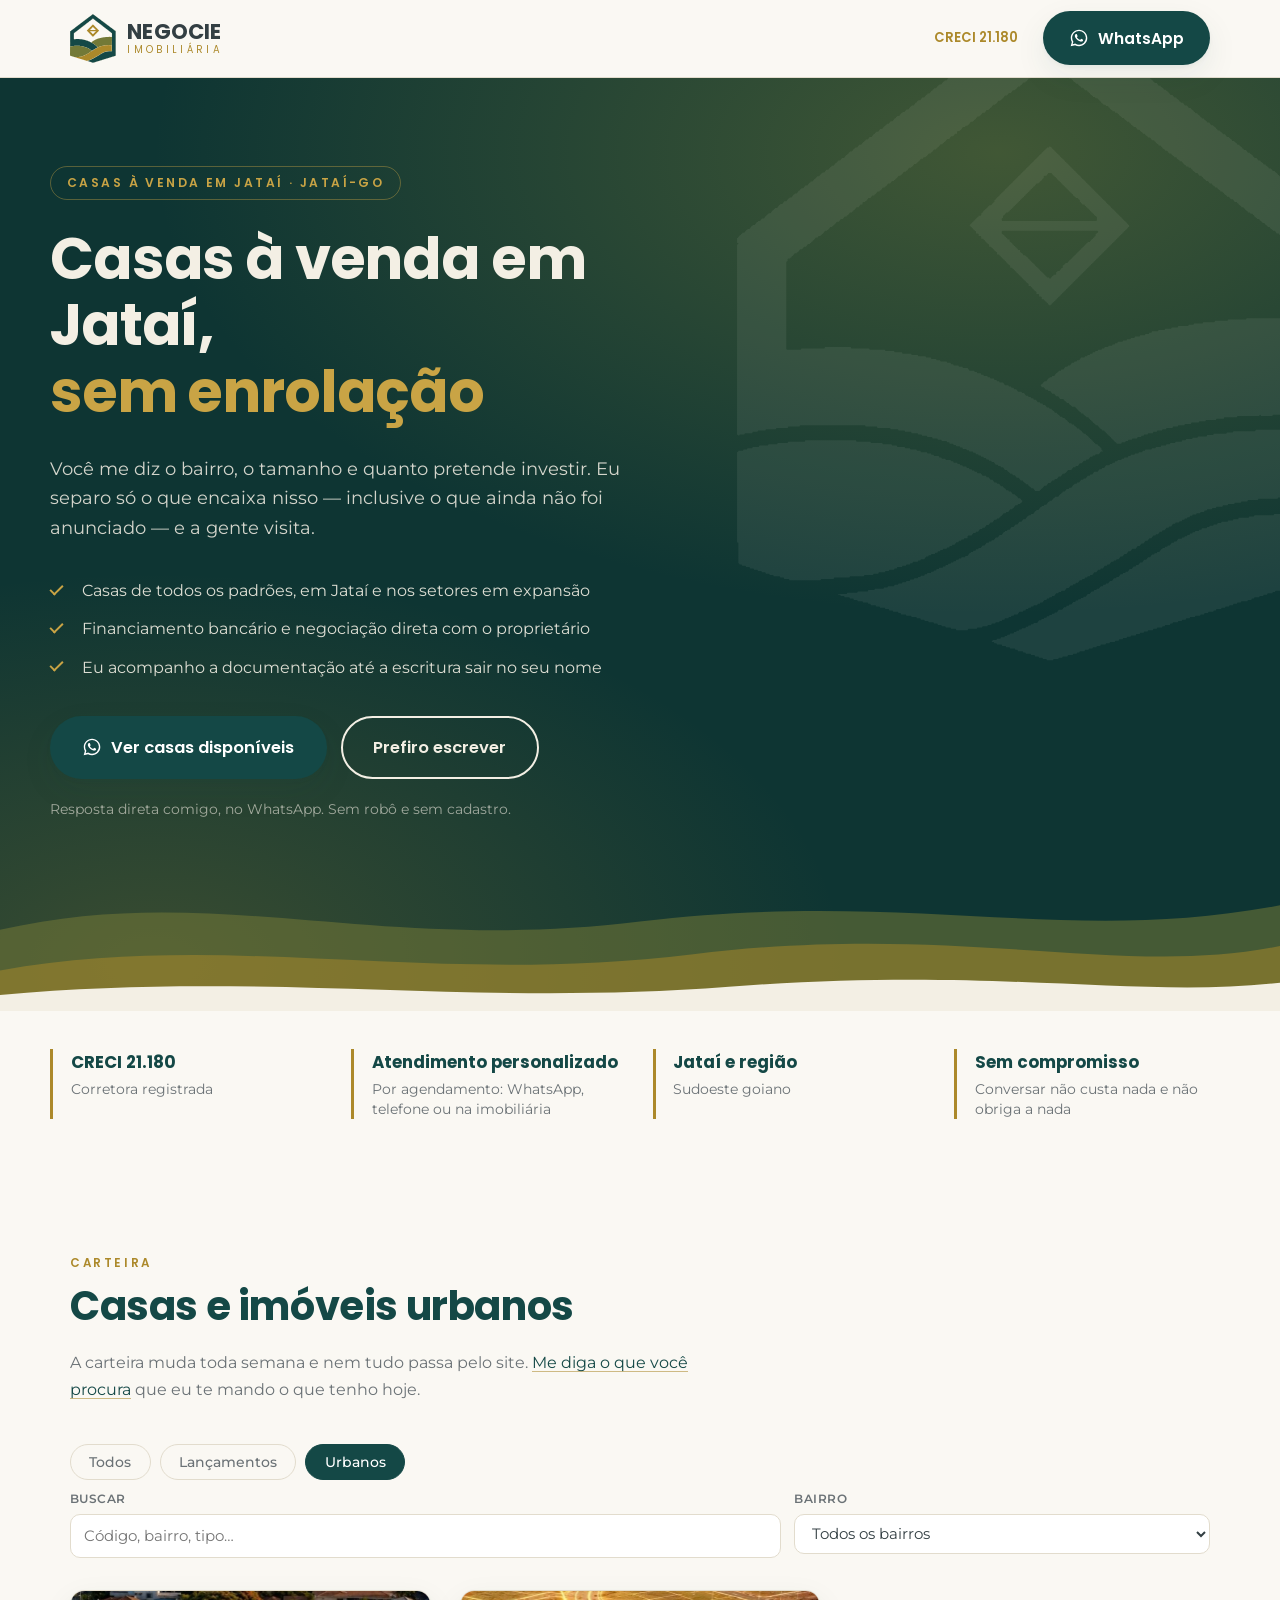
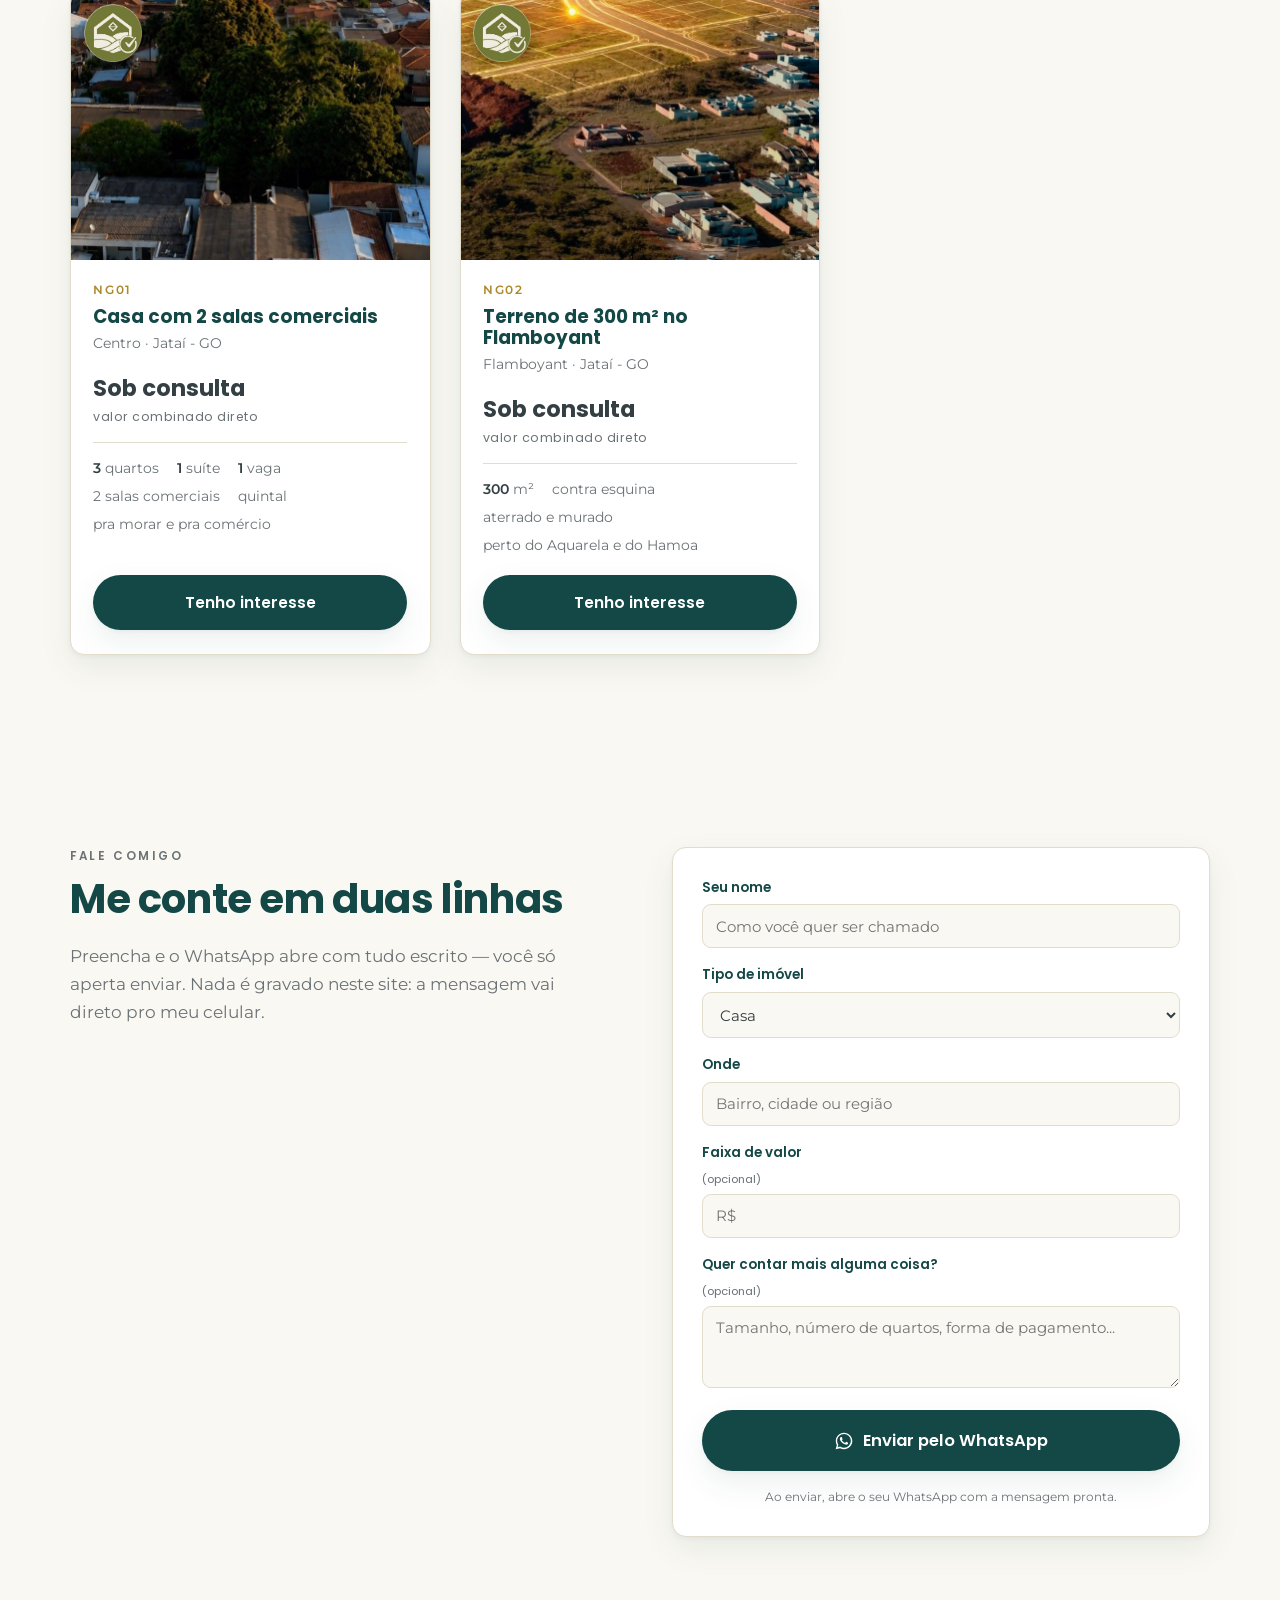
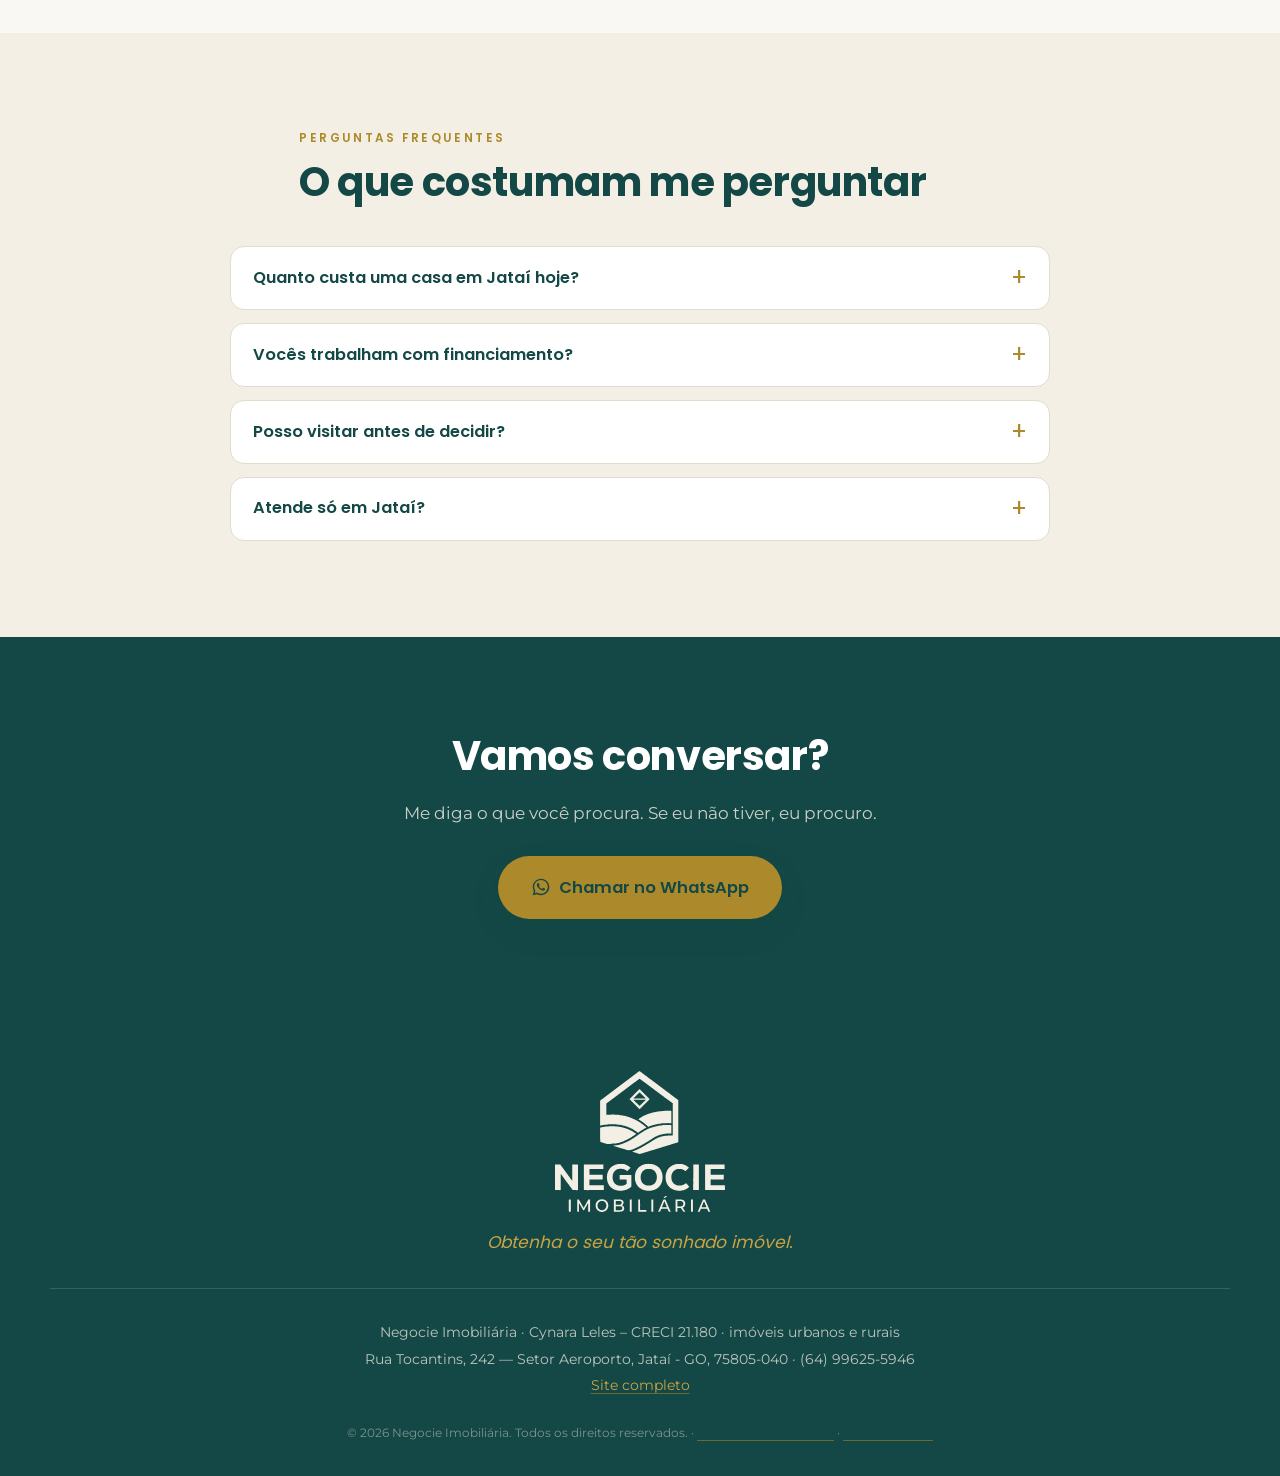
==== commit 457b49a6: "texto do site = descricao v3 aprovada pela Cynara: so venda, atendimento personalizado e por agendam" ====
--- a/comprar-casa-jatai.html
+++ b/comprar-casa-jatai.html
@@ -5,13 +5,13 @@
 <meta name="viewport" content="width=device-width, initial-scale=1">
 
 <title>Casas à venda em Jataí-GO | Negocie Imobiliária — CRECI 21.180</title>
-<meta name="description" content="Casas à venda em Jataí com atendimento direto da corretora. Veja as opções disponíveis e fale no WhatsApp. CRECI 21.180.">
+<meta name="description" content="Casas à venda em Jataí, com atendimento personalizado e por agendamento. Veja as opções disponíveis e fale no WhatsApp. CRECI 21.180.">
 <link rel="canonical" href="https://negocieimobiliaria.com.br/comprar-casa-jatai.html">
 
 <meta property="og:type" content="website">
 <meta property="og:locale" content="pt_BR">
 <meta property="og:title" content="Casas à venda em Jataí-GO | Negocie Imobiliária — CRECI 21.180">
-<meta property="og:description" content="Casas à venda em Jataí com atendimento direto da corretora. Veja as opções disponíveis e fale no WhatsApp. CRECI 21.180.">
+<meta property="og:description" content="Casas à venda em Jataí, com atendimento personalizado e por agendamento. Veja as opções disponíveis e fale no WhatsApp. CRECI 21.180.">
 <meta property="og:image" content="https://negocieimobiliaria.com.br/img/marca/negocie_lockup.png">
 <meta name="theme-color" content="#144846">
 
@@ -109,7 +109,7 @@
 <section class="credenciais" aria-label="Credenciais">
   <ul>
     <li><strong>CRECI 21.180</strong><span>Corretora registrada</span></li>
-    <li><strong>Atendimento direto</strong><span>Você fala comigo, não com um call center</span></li>
+    <li><strong>Atendimento personalizado</strong><span>Por agendamento: WhatsApp, telefone ou na imobiliária</span></li>
     <li><strong>Jataí e região</strong><span>Sudoeste goiano</span></li>
     <li><strong>Sem compromisso</strong><span>Conversar não custa nada e não obriga a nada</span></li>
   </ul>
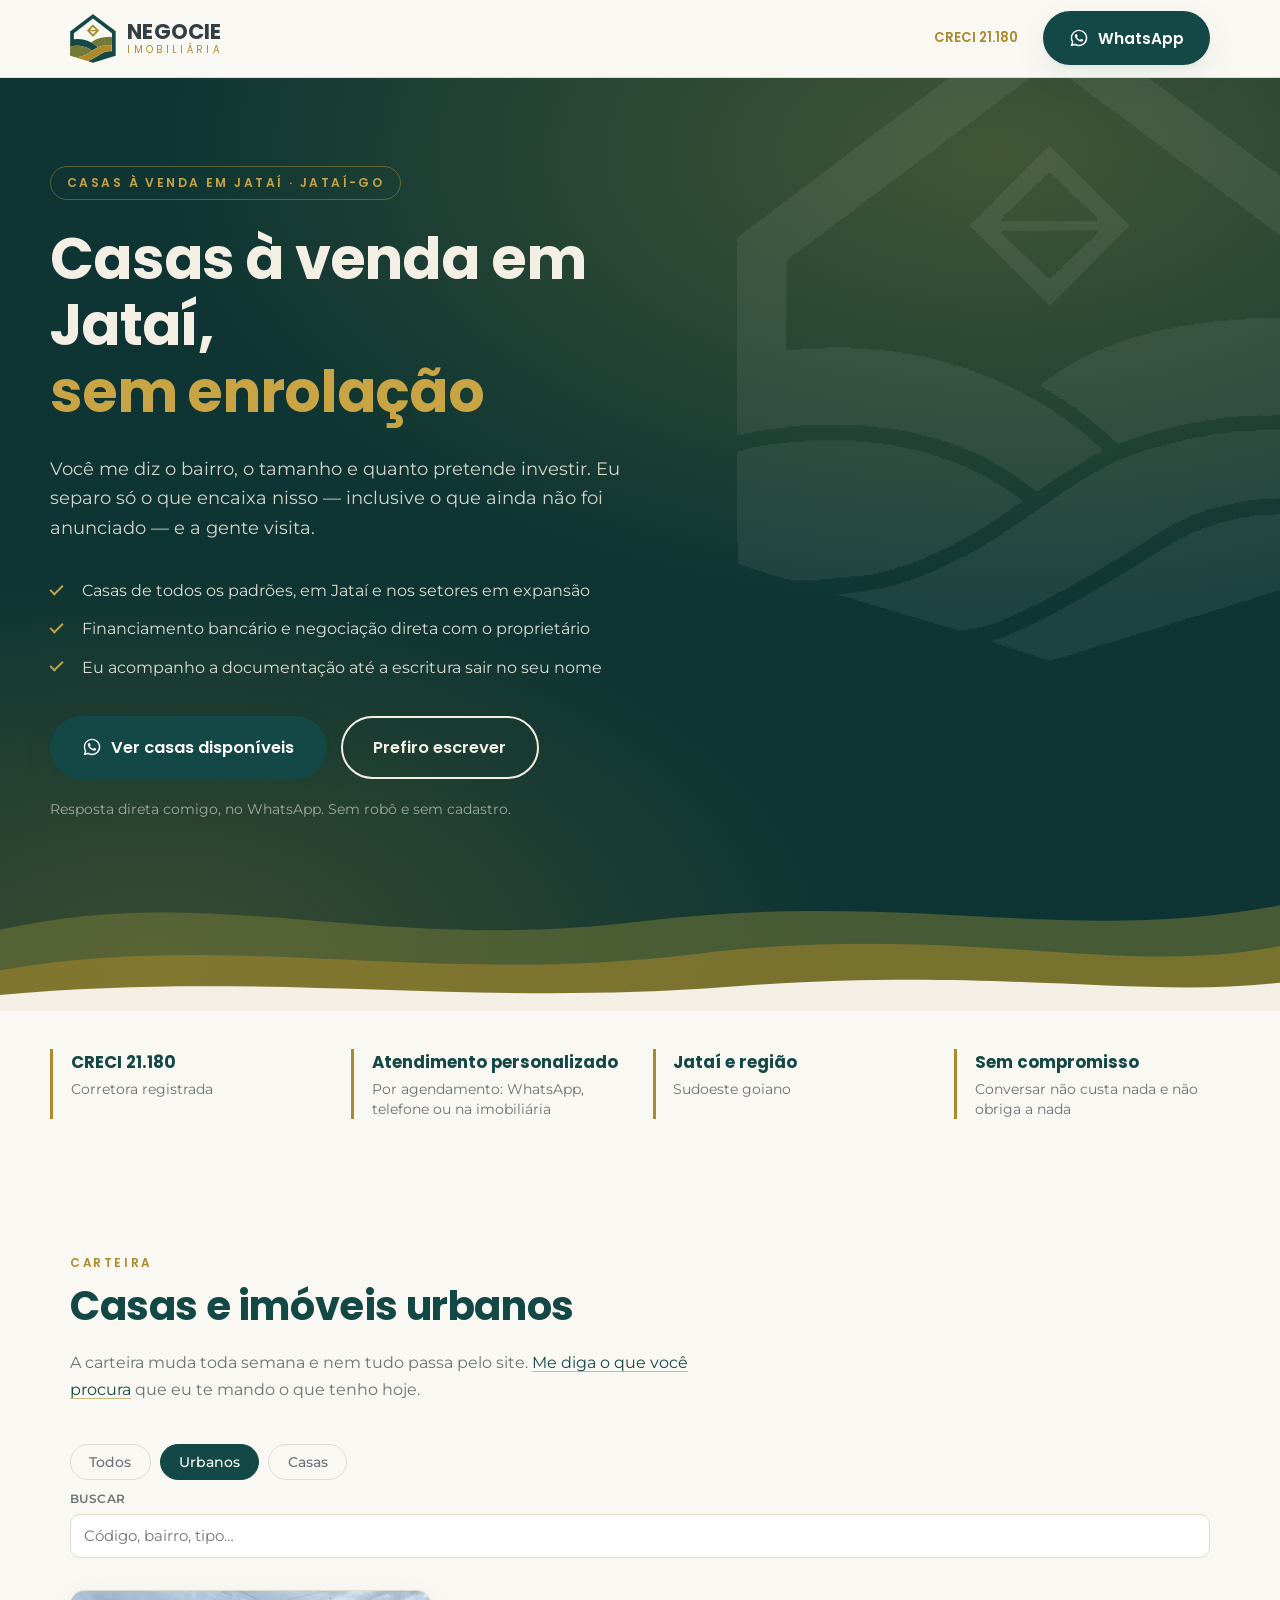
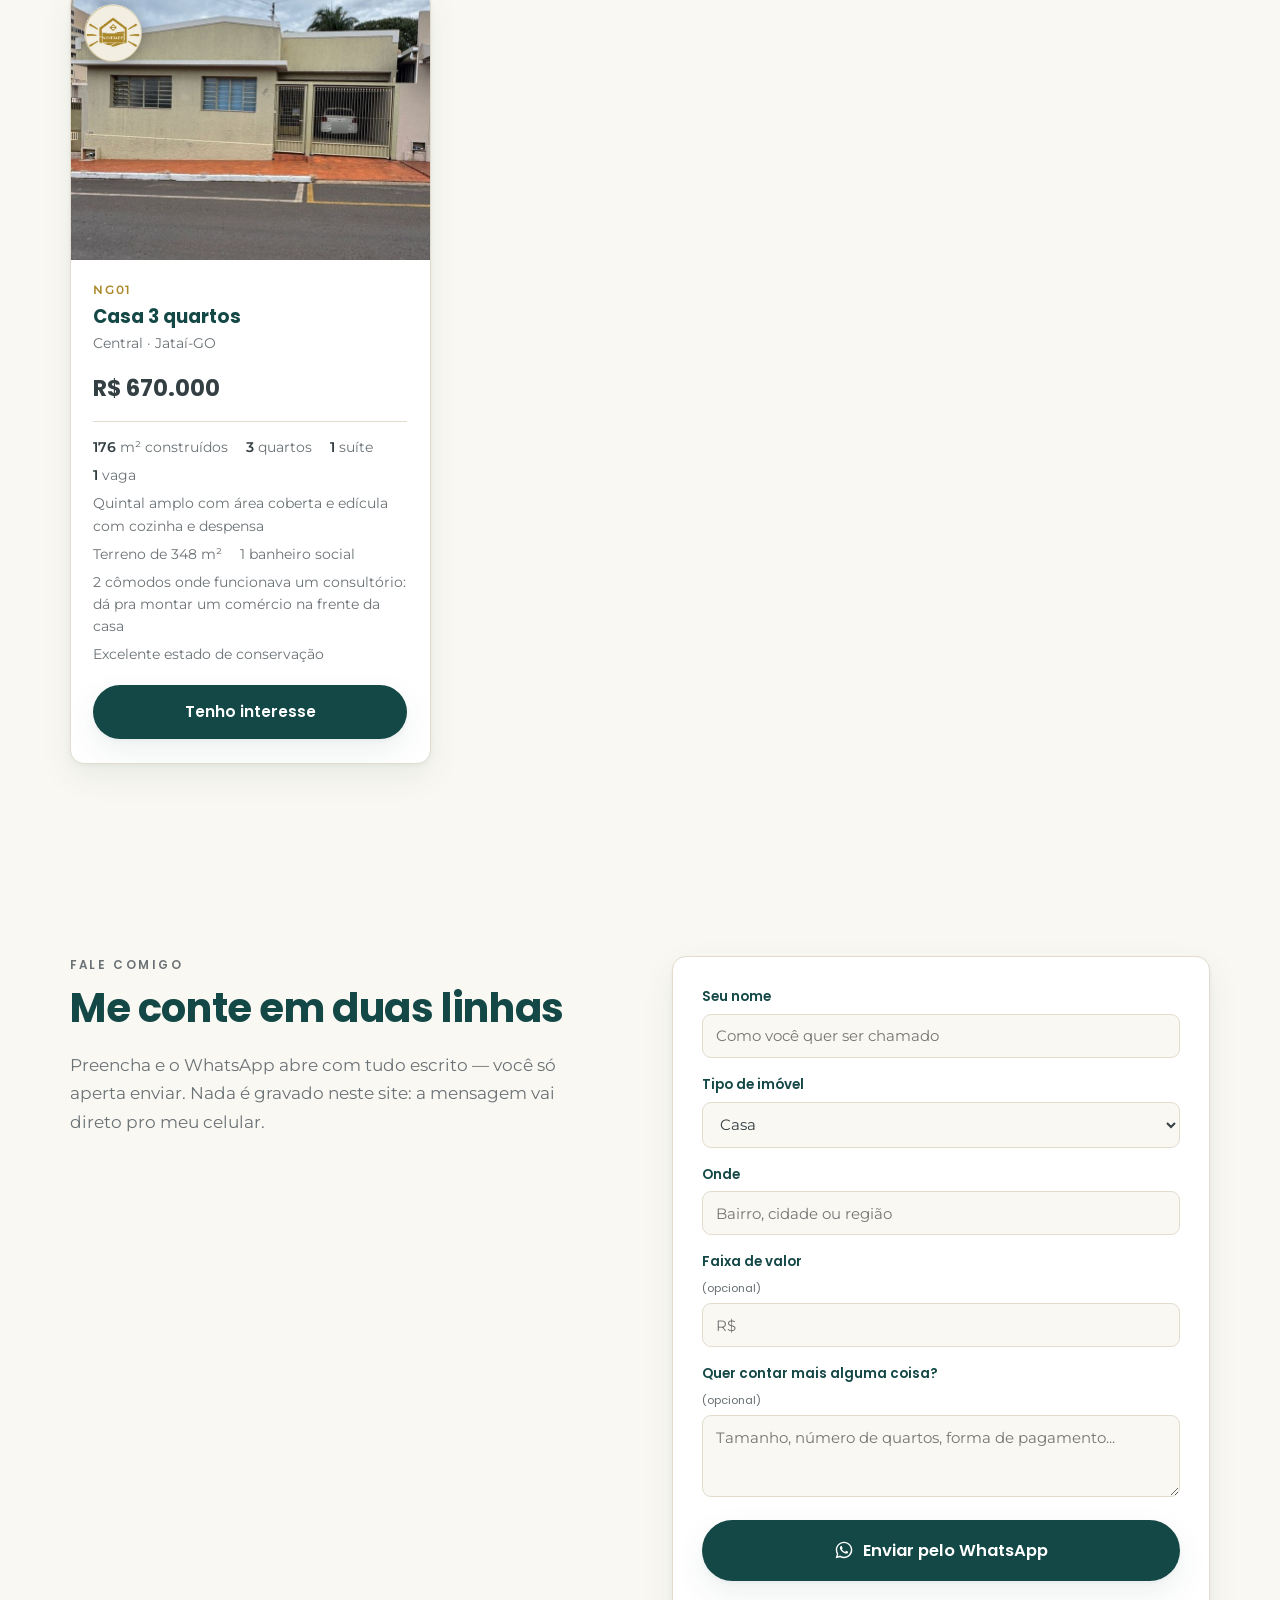
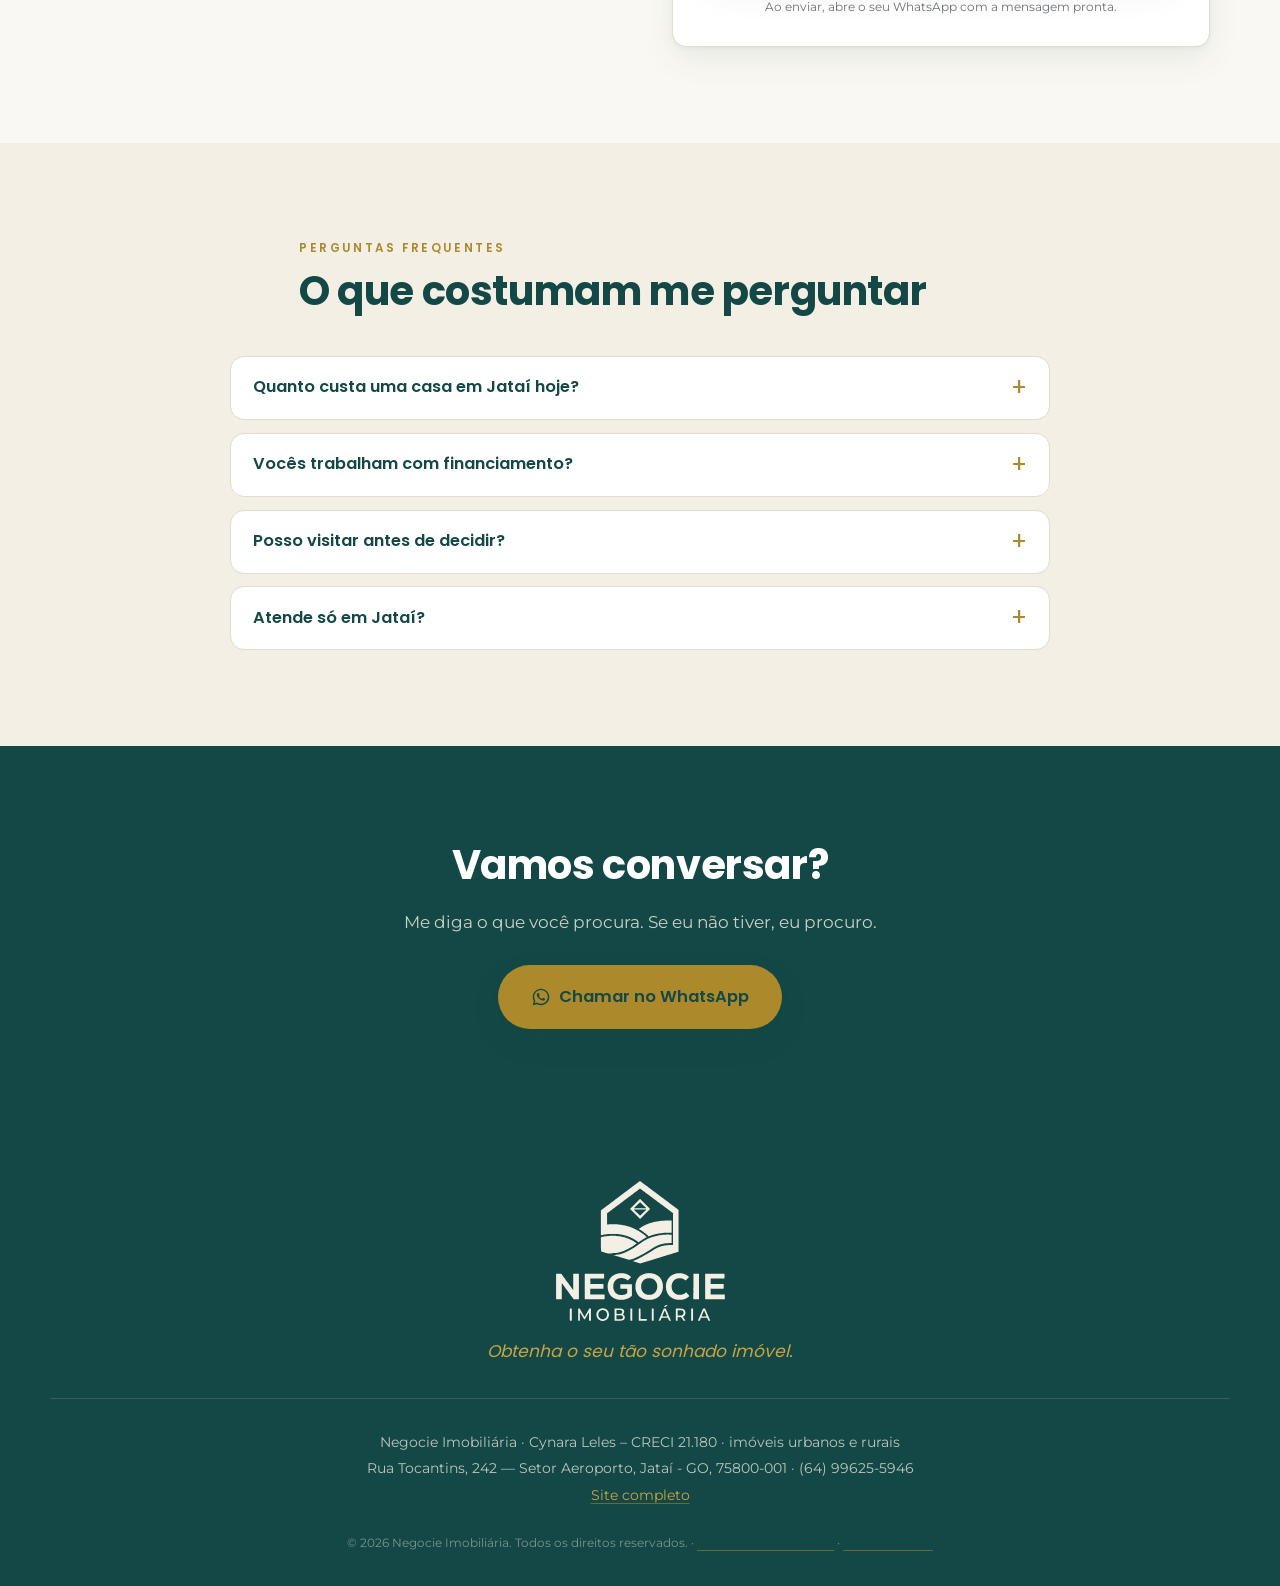
==== commit 61c2c9b5: "site: CEP 75805-040 -> 75800-001 em todo o site (igual a ficha do Google) Ordem do Lazaro 14/10/2026" ====
--- a/comprar-casa-jatai.html
+++ b/comprar-casa-jatai.html
@@ -218,7 +218,7 @@
   </div>
   <div class="rodape__linha">
     <p class="rodape__legal">Negocie Imobiliária · Cynara Leles – CRECI 21.180 · imóveis urbanos e rurais</p>
-    <p>Rua Tocantins, 242 — Setor Aeroporto, Jataí - GO, 75805-040 · (64) 99625-5946</p>
+    <p>Rua Tocantins, 242 — Setor Aeroporto, Jataí - GO, 75800-001 · (64) 99625-5946</p>
     <p><a href="index.html">Site completo</a></p>
   </div>
   <p class="rodape__miudo">© <span id="ano"></span> Negocie Imobiliária. Todos os direitos reservados. · <a href="privacidade.html">Política de Privacidade</a> · <a href="termos.html">Termos de Uso</a></p>
